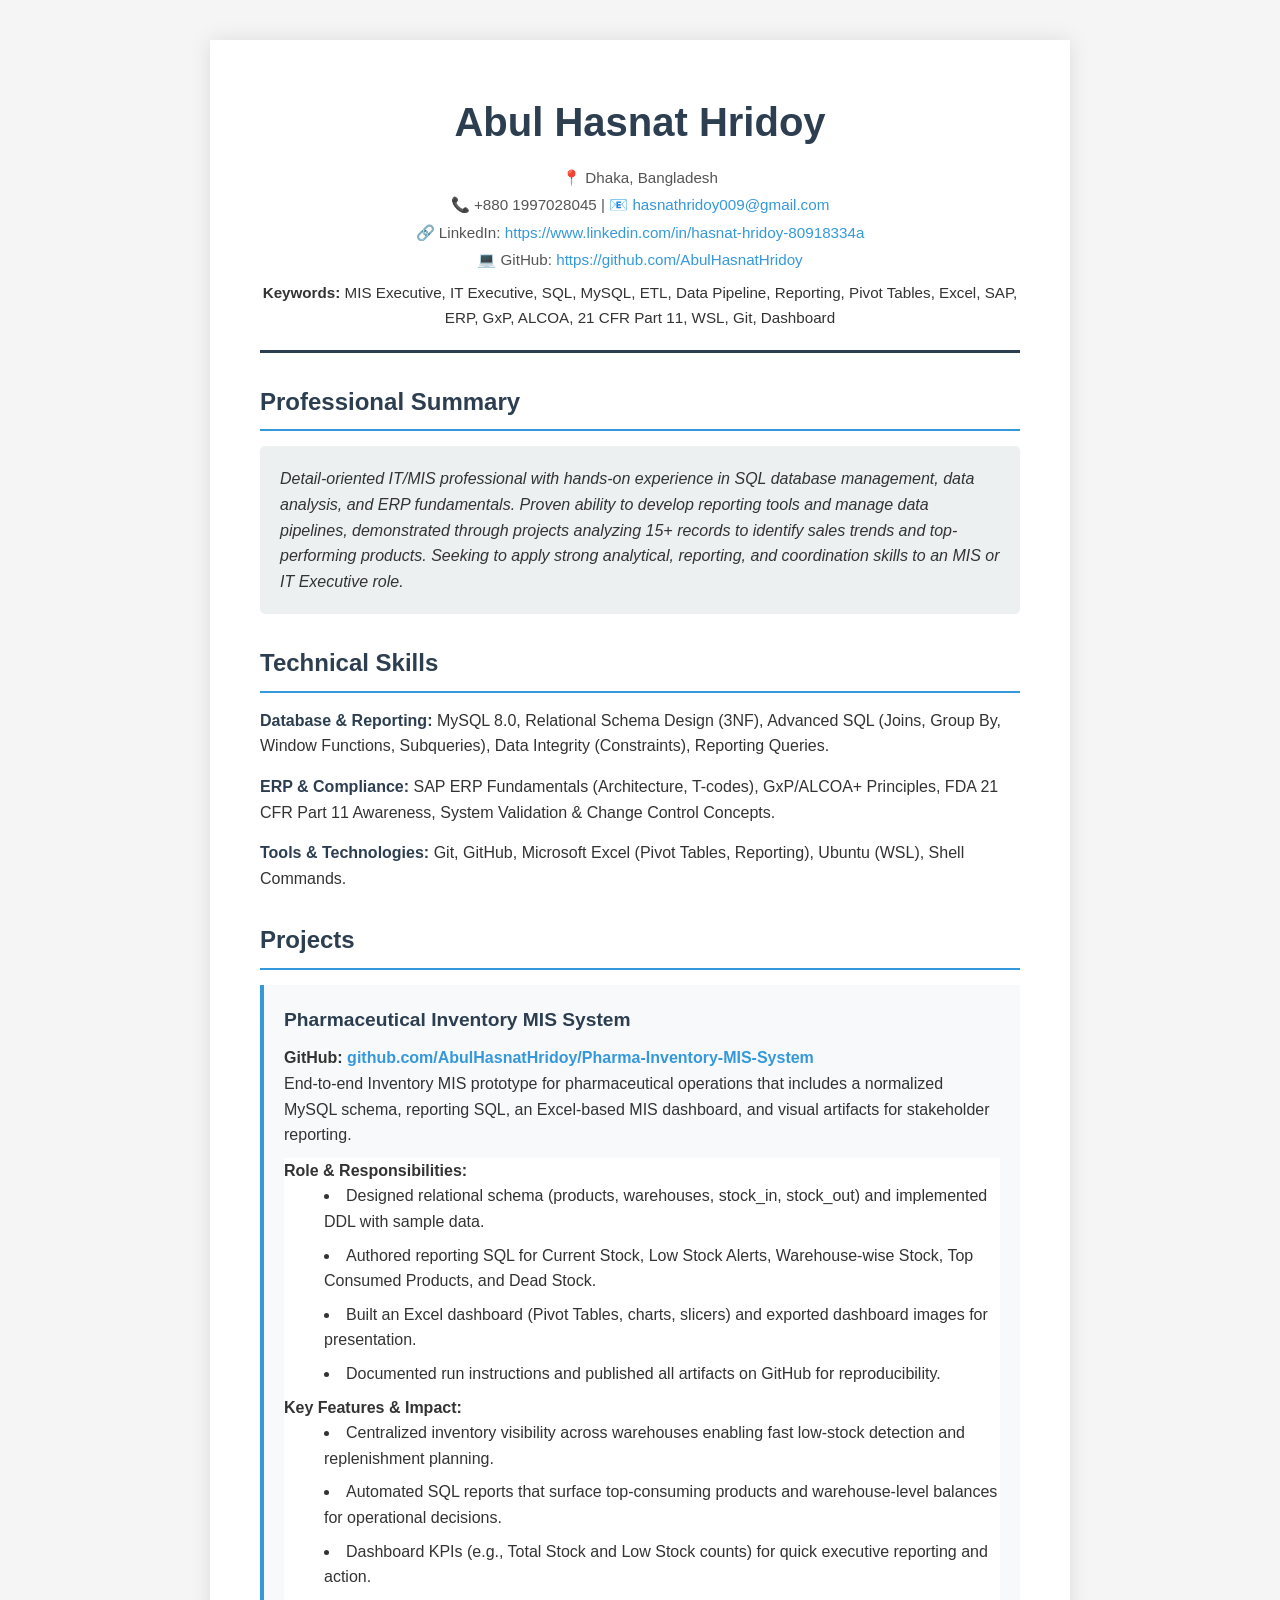
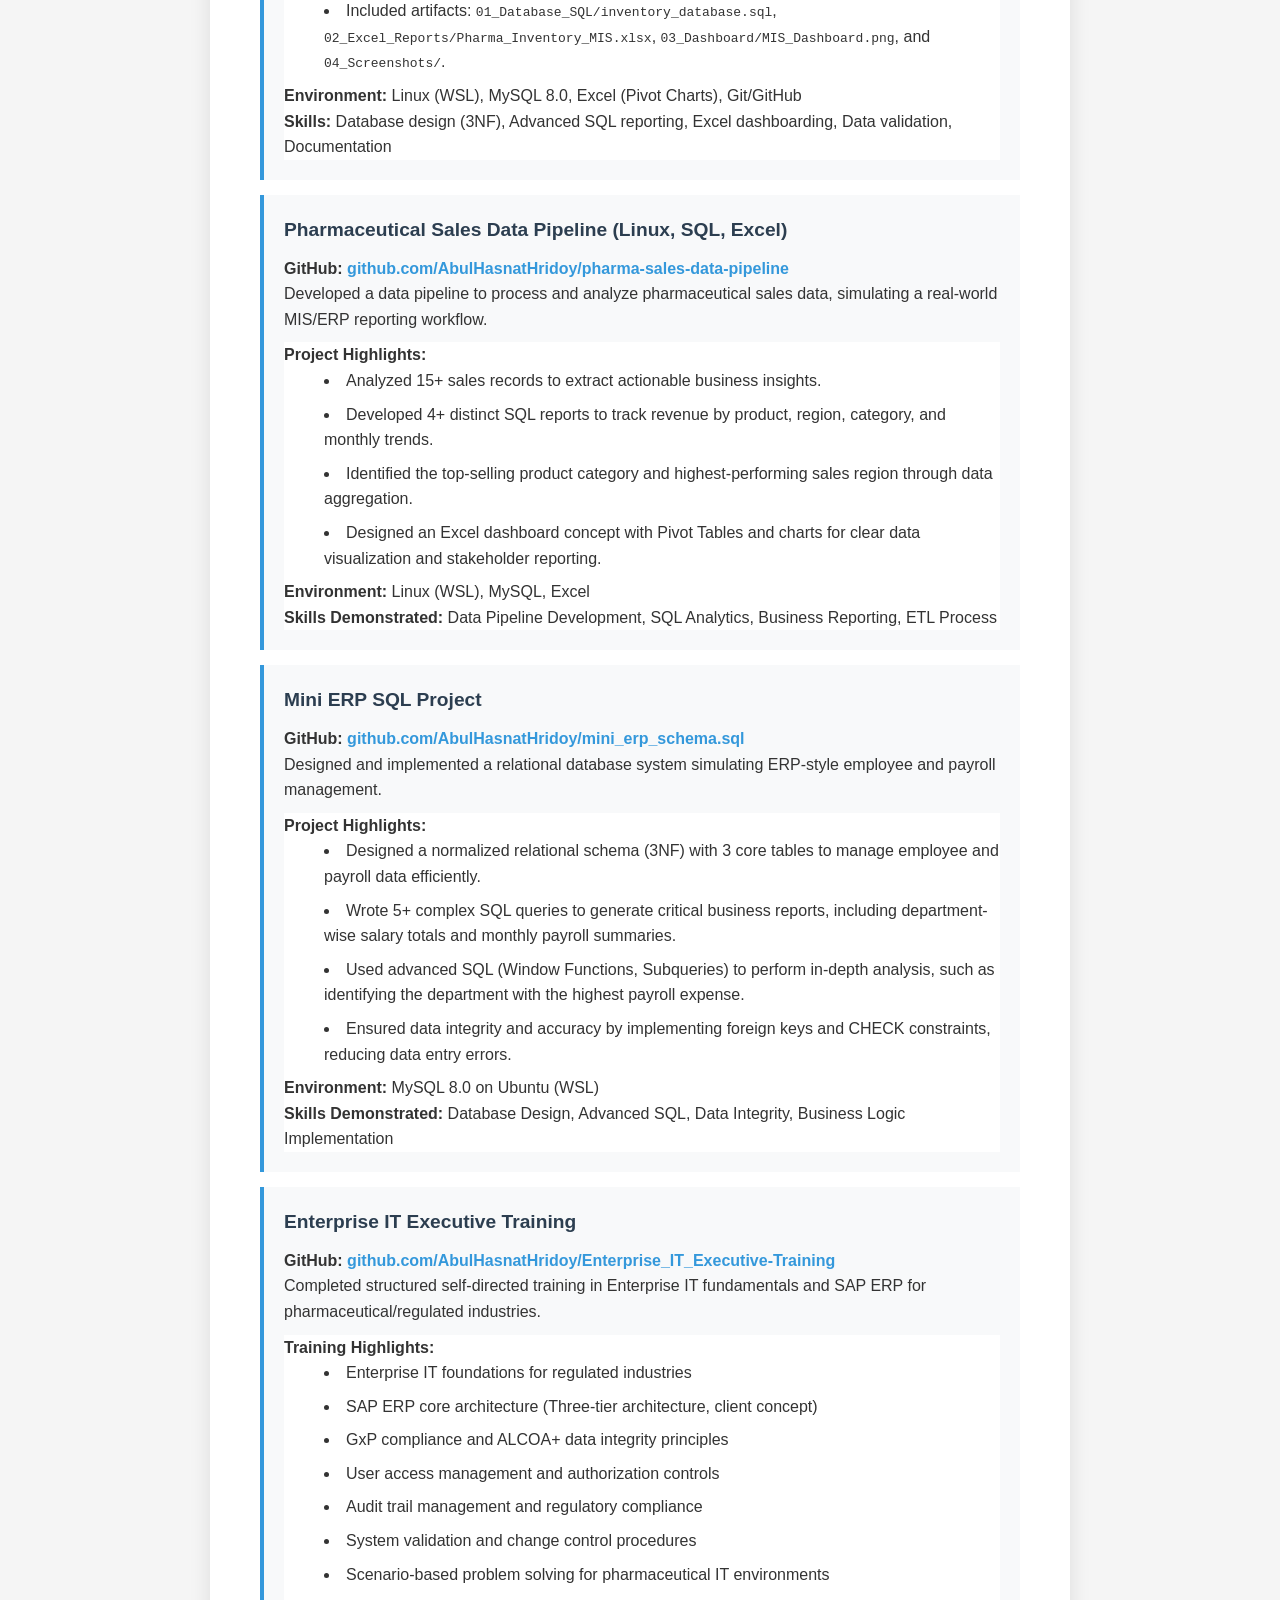
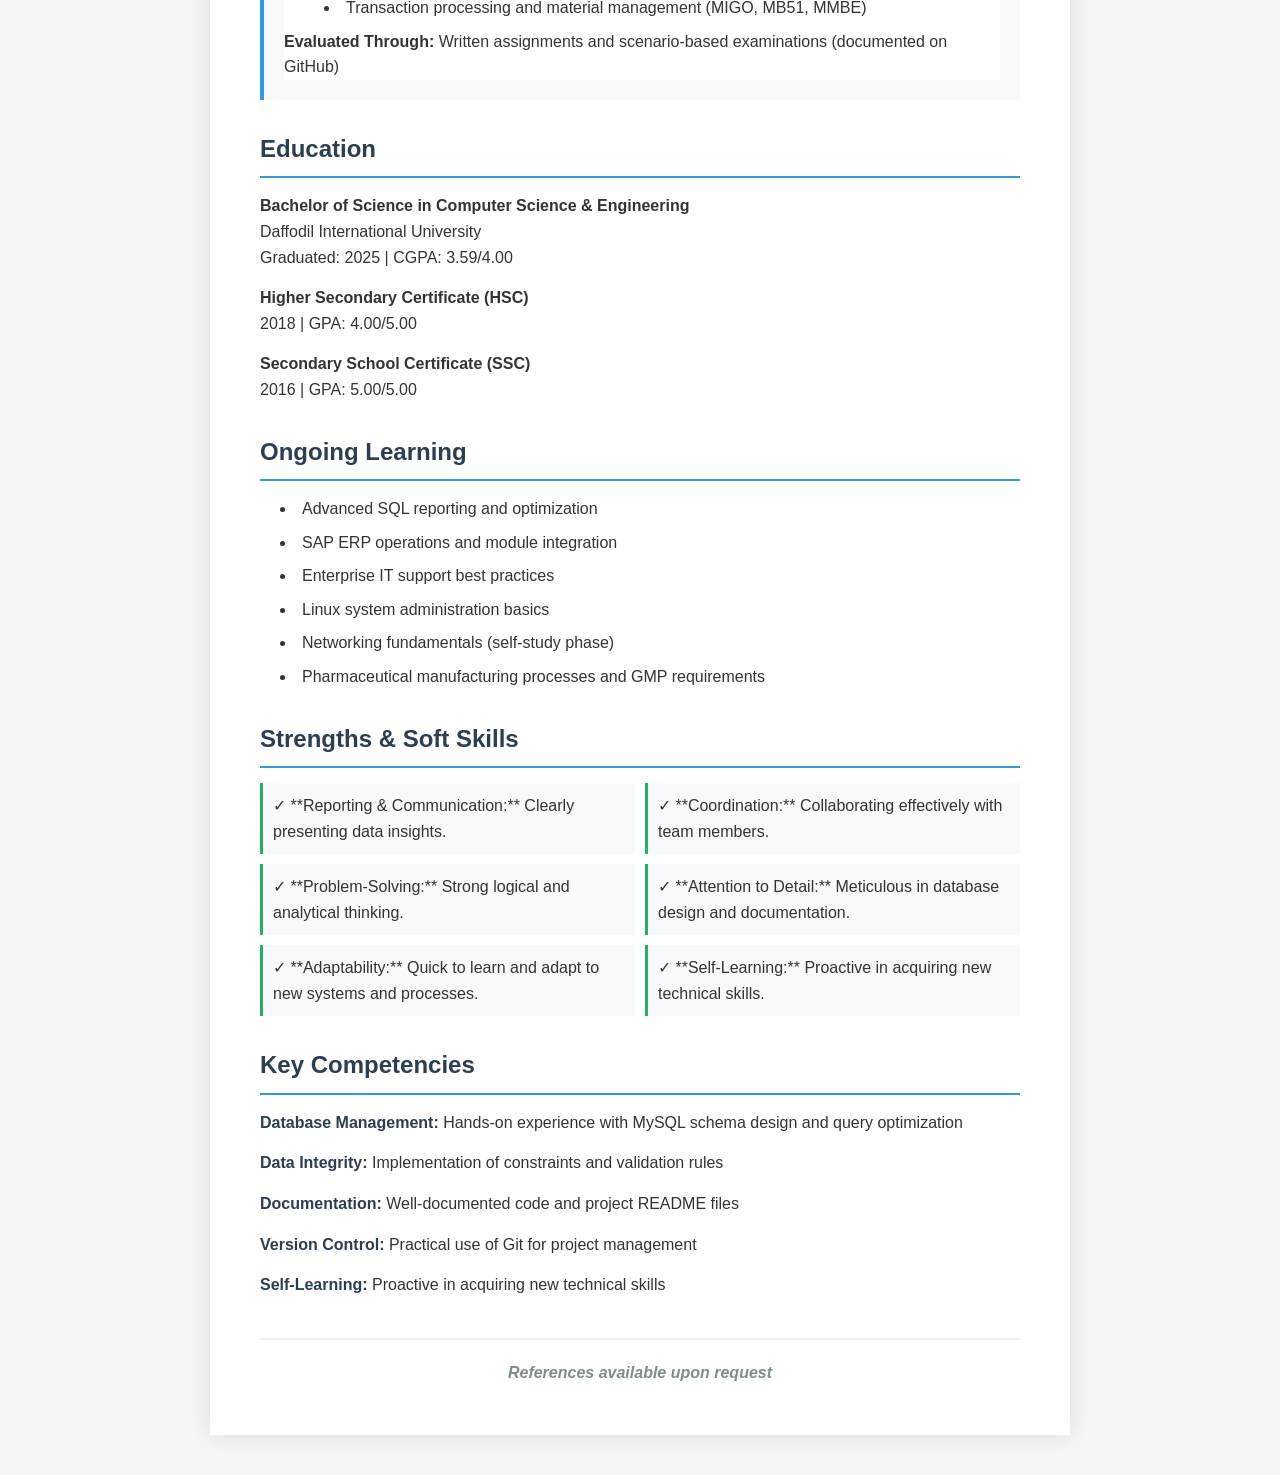
==== CV_Abul_Hasnat_Hridoy.html @ 6c93d01c "Make LinkedIn and GitHub links full URLs for clickable CV/PDF" ====
<!DOCTYPE html>
<html lang="en">
<head>
    <meta charset="UTF-8">
    <meta name="viewport" content="width=device-width, initial-scale=1.0">
    <title>Abul Hasnat Hridoy - CV</title>
    <style>
        * {
            margin: 0;
            padding: 0;
            box-sizing: border-box;
        }
        
        body {
            font-family: 'Segoe UI', Tahoma, Geneva, Verdana, sans-serif;
            line-height: 1.6;
            color: #333;
            max-width: 900px;
            margin: 0 auto;
            padding: 40px 20px;
            background: #f5f5f5;
        }
        
        .container {
            background: white;
            padding: 50px;
            box-shadow: 0 0 20px rgba(0,0,0,0.1);
        }
        
        header {
            text-align: center;
            border-bottom: 3px solid #2c3e50;
            padding-bottom: 20px;
            margin-bottom: 30px;
        }
        
        h1 {
            color: #2c3e50;
            font-size: 2.5em;
            margin-bottom: 10px;
        }
        
        .contact-info {
            color: #555;
            font-size: 0.95em;
            line-height: 1.8;
        }
        
        .contact-info a {
            color: #3498db;
            text-decoration: none;
        }
        
        .contact-info a:hover {
            text-decoration: underline;
        }
        
        h2 {
            color: #2c3e50;
            border-bottom: 2px solid #3498db;
            padding-bottom: 8px;
            margin-top: 30px;
            margin-bottom: 15px;
            font-size: 1.5em;
        }
        
        h3 {
            color: #34495e;
            margin-top: 20px;
            margin-bottom: 10px;
            font-size: 1.2em;
        }
        
        .section {
            margin-bottom: 25px;
        }
        
        ul {
            list-style-position: inside;
            margin-left: 20px;
        }
        
        li {
            margin-bottom: 8px;
            line-height: 1.6;
        }
        
        .project {
            background: #f8f9fa;
            padding: 20px;
            border-left: 4px solid #3498db;
            margin: 15px 0;
        }
        
        .project h3 {
            margin-top: 0;
            color: #2c3e50;
        }
        
        .project-link {
            color: #3498db;
            font-weight: 600;
            text-decoration: none;
        }
        
        .project-link:hover {
            text-decoration: underline;
        }
        
        .highlights {
            background: white;
            margin-top: 10px;
        }
        
        .highlights ul {
            margin-left: 40px;
        }
        
        .objective {
            background: #ecf0f1;
            padding: 20px;
            border-radius: 5px;
            font-style: italic;
            margin-bottom: 20px;
        }
        
        .strengths-grid {
            display: grid;
            grid-template-columns: repeat(2, 1fr);
            gap: 10px;
            margin-top: 10px;
        }
        
        .strength-item {
            background: #f8f9fa;
            padding: 10px;
            border-left: 3px solid #27ae60;
        }
        
        .competency {
            margin-bottom: 15px;
        }
        
        .competency strong {
            color: #2c3e50;
        }
        
        footer {
            text-align: center;
            margin-top: 40px;
            padding-top: 20px;
            border-top: 2px solid #ecf0f1;
            color: #7f8c8d;
            font-style: italic;
        }
        
        @media print {
            body {
                background: white;
                padding: 0;
            }
            
            .container {
                box-shadow: none;
                padding: 20px;
            }
            
            h2 {
                page-break-after: avoid;
            }
            
            .project {
                page-break-inside: avoid;
            }
        }
        
        @media screen and (max-width: 768px) {
            .container {
                padding: 30px 20px;
            }
            
            h1 {
                font-size: 2em;
            }
            
            .strengths-grid {
                grid-template-columns: 1fr;
            }
        }
    </style>
</head>
<body>
    <div class="container">
        <header>
            <h1>Abul Hasnat Hridoy</h1>
            <div class="contact-info">
                📍 Dhaka, Bangladesh<br>
                📞 +880 1997028045 | 📧 <a href="mailto:hasnathridoy009@gmail.com">hasnathridoy009@gmail.com</a><br>
                🔗 LinkedIn: <a href="https://www.linkedin.com/in/hasnat-hridoy-80918334a" target="_blank">https://www.linkedin.com/in/hasnat-hridoy-80918334a</a><br>
                💻 GitHub: <a href="https://github.com/AbulHasnatHridoy" target="_blank">https://github.com/AbulHasnatHridoy</a>
            </div>
            <!-- ATS-friendly keywords: keep as plain text for parsers -->
            <div style="margin-top:8px; font-size:0.95em; color:#333;">
                <strong>Keywords:</strong> MIS Executive, IT Executive, SQL, MySQL, ETL, Data Pipeline, Reporting, Pivot Tables, Excel, SAP, ERP, GxP, ALCOA, 21 CFR Part 11, WSL, Git, Dashboard
            </div>
        </header>

        <section class="section">
            <h2>Professional Summary</h2>
            <div class="objective">
                Detail-oriented IT/MIS professional with hands-on experience in SQL database management, data analysis, and ERP fundamentals. Proven ability to develop reporting tools and manage data pipelines, demonstrated through projects analyzing 15+ records to identify sales trends and top-performing products. Seeking to apply strong analytical, reporting, and coordination skills to an MIS or IT Executive role.
            </div>
        </section>

        <section class="section">
            <h2>Technical Skills</h2>
            
            <div class="competency">
                <strong>Database & Reporting:</strong> MySQL 8.0, Relational Schema Design (3NF), Advanced SQL (Joins, Group By, Window Functions, Subqueries), Data Integrity (Constraints), Reporting Queries.
            </div>
            <div class="competency">
                <strong>ERP & Compliance:</strong> SAP ERP Fundamentals (Architecture, T-codes), GxP/ALCOA+ Principles, FDA 21 CFR Part 11 Awareness, System Validation & Change Control Concepts.
            </div>
            <div class="competency">
                <strong>Tools & Technologies:</strong> Git, GitHub, Microsoft Excel (Pivot Tables, Reporting), Ubuntu (WSL), Shell Commands.
            </div>
        </section>

        <section class="section">
            <h2>Projects</h2>
            
            <div class="project">
                <h3>Pharmaceutical Inventory MIS System</h3>
                <p><strong>GitHub:</strong> <a href="https://github.com/AbulHasnatHridoy/Pharma-Inventory-MIS-System" class="project-link" target="_blank">github.com/AbulHasnatHridoy/Pharma-Inventory-MIS-System</a></p>

                <p>End-to-end Inventory MIS prototype for pharmaceutical operations that includes a normalized MySQL schema, reporting SQL, an Excel-based MIS dashboard, and visual artifacts for stakeholder reporting.</p>

                <div class="highlights">
                    <p><strong>Role & Responsibilities:</strong></p>
                    <ul>
                        <li>Designed relational schema (products, warehouses, stock_in, stock_out) and implemented DDL with sample data.</li>
                        <li>Authored reporting SQL for Current Stock, Low Stock Alerts, Warehouse-wise Stock, Top Consumed Products, and Dead Stock.</li>
                        <li>Built an Excel dashboard (Pivot Tables, charts, slicers) and exported dashboard images for presentation.</li>
                        <li>Documented run instructions and published all artifacts on GitHub for reproducibility.</li>
                    </ul>
                    <p><strong>Key Features & Impact:</strong></p>
                    <ul>
                        <li>Centralized inventory visibility across warehouses enabling fast low-stock detection and replenishment planning.</li>
                        <li>Automated SQL reports that surface top-consuming products and warehouse-level balances for operational decisions.</li>
                        <li>Dashboard KPIs (e.g., Total Stock and Low Stock counts) for quick executive reporting and action.</li>
                        <li>Included artifacts: <code>01_Database_SQL/inventory_database.sql</code>, <code>02_Excel_Reports/Pharma_Inventory_MIS.xlsx</code>, <code>03_Dashboard/MIS_Dashboard.png</code>, and <code>04_Screenshots/</code>.</li>
                    </ul>
                    <p><strong>Environment:</strong> Linux (WSL), MySQL 8.0, Excel (Pivot Charts), Git/GitHub</p>
                    <p><strong>Skills:</strong> Database design (3NF), Advanced SQL reporting, Excel dashboarding, Data validation, Documentation</p>
                </div>
            </div>

            <div class="project">
                <h3>Pharmaceutical Sales Data Pipeline (Linux, SQL, Excel)</h3>
                <p><strong>GitHub:</strong> <a href="https://github.com/AbulHasnatHridoy/pharma-sales-data-pipeline" class="project-link" target="_blank">github.com/AbulHasnatHridoy/pharma-sales-data-pipeline</a></p>
                
                <p>Developed a data pipeline to process and analyze pharmaceutical sales data, simulating a real-world MIS/ERP reporting workflow.</p>
                
                <div class="highlights">
                    <p><strong>Project Highlights:</strong></p>
                    <ul>
                        <li>Analyzed 15+ sales records to extract actionable business insights.</li>
                        <li>Developed 4+ distinct SQL reports to track revenue by product, region, category, and monthly trends.</li>
                        <li>Identified the top-selling product category and highest-performing sales region through data aggregation.</li>
                        <li>Designed an Excel dashboard concept with Pivot Tables and charts for clear data visualization and stakeholder reporting.</li>
                    </ul>
                    <p><strong>Environment:</strong> Linux (WSL), MySQL, Excel</p>
                    <p><strong>Skills Demonstrated:</strong> Data Pipeline Development, SQL Analytics, Business Reporting, ETL Process</p>
                </div>
            </div>

            <div class="project">
                <h3>Mini ERP SQL Project</h3>
                <p><strong>GitHub:</strong> <a href="https://github.com/AbulHasnatHridoy/mini_erp_schema.sql" class="project-link" target="_blank">github.com/AbulHasnatHridoy/mini_erp_schema.sql</a></p>
                
                <p>Designed and implemented a relational database system simulating ERP-style employee and payroll management.</p>
                
                <div class="highlights">
                    <p><strong>Project Highlights:</strong></p>
                    <ul>
                        <li>Designed a normalized relational schema (3NF) with 3 core tables to manage employee and payroll data efficiently.</li>
                        <li>Wrote 5+ complex SQL queries to generate critical business reports, including department-wise salary totals and monthly payroll summaries.</li>
                        <li>Used advanced SQL (Window Functions, Subqueries) to perform in-depth analysis, such as identifying the department with the highest payroll expense.</li>
                        <li>Ensured data integrity and accuracy by implementing foreign keys and CHECK constraints, reducing data entry errors.</li>
                    </ul>
                    <p><strong>Environment:</strong> MySQL 8.0 on Ubuntu (WSL)</p>
                    <p><strong>Skills Demonstrated:</strong> Database Design, Advanced SQL, Data Integrity, Business Logic Implementation</p>
                </div>
            </div>

            <div class="project">
                <h3>Enterprise IT Executive Training</h3>
                <p><strong>GitHub:</strong> <a href="https://github.com/AbulHasnatHridoy/Enterprise_IT_Executive-Training" class="project-link" target="_blank">github.com/AbulHasnatHridoy/Enterprise_IT_Executive-Training</a></p>
                
                <p>Completed structured self-directed training in Enterprise IT fundamentals and SAP ERP for pharmaceutical/regulated industries.</p>
                
                <div class="highlights">
                    <p><strong>Training Highlights:</strong></p>
                    <ul>
                        <li>Enterprise IT foundations for regulated industries</li>
                        <li>SAP ERP core architecture (Three-tier architecture, client concept)</li>
                        <li>GxP compliance and ALCOA+ data integrity principles</li>
                        <li>User access management and authorization controls</li>
                        <li>Audit trail management and regulatory compliance</li>
                        <li>System validation and change control procedures</li>
                        <li>Scenario-based problem solving for pharmaceutical IT environments</li>
                        <li>Transaction processing and material management (MIGO, MB51, MMBE)</li>
                    </ul>
                    <p><strong>Evaluated Through:</strong> Written assignments and scenario-based examinations (documented on GitHub)</p>
                </div>
            </div>
        </section>

        <section class="section">
            <h2>Education</h2>
            
            <p><strong>Bachelor of Science in Computer Science & Engineering</strong><br>
            Daffodil International University<br>
            Graduated: 2025 | CGPA: 3.59/4.00</p>
            
            <p style="margin-top: 15px;"><strong>Higher Secondary Certificate (HSC)</strong><br>
            2018 | GPA: 4.00/5.00</p>
            
            <p style="margin-top: 15px;"><strong>Secondary School Certificate (SSC)</strong><br>
            2016 | GPA: 5.00/5.00</p>
        </section>

        <section class="section">
            <h2>Ongoing Learning</h2>
            <ul>
                <li>Advanced SQL reporting and optimization</li>
                <li>SAP ERP operations and module integration</li>
                <li>Enterprise IT support best practices</li>
                <li>Linux system administration basics</li>
                <li>Networking fundamentals (self-study phase)</li>
                <li>Pharmaceutical manufacturing processes and GMP requirements</li>
            </ul>
        </section>

        <section class="section">
            <h2>Strengths &amp; Soft Skills</h2>
            <div class="strengths-grid">
                <div class="strength-item">✓ **Reporting & Communication:** Clearly presenting data insights.</div>
                <div class="strength-item">✓ **Coordination:** Collaborating effectively with team members.</div>
                <div class="strength-item">✓ **Problem-Solving:** Strong logical and analytical thinking.</div>
                <div class="strength-item">✓ **Attention to Detail:** Meticulous in database design and documentation.</div>
                <div class="strength-item">✓ **Adaptability:** Quick to learn and adapt to new systems and processes.</div>
                <div class="strength-item">✓ **Self-Learning:** Proactive in acquiring new technical skills.</div>
            </div>
        </section>

        <section class="section">
            <h2>Key Competencies</h2>
            <div class="competency">
                <strong>Database Management:</strong> Hands-on experience with MySQL schema design and query optimization
            </div>
            <div class="competency">
                <strong>Data Integrity:</strong> Implementation of constraints and validation rules
            </div>
            <div class="competency">
                <strong>Documentation:</strong> Well-documented code and project README files
            </div>
            <div class="competency">
                <strong>Version Control:</strong> Practical use of Git for project management
            </div>
            <div class="competency">
                <strong>Self-Learning:</strong> Proactive in acquiring new technical skills
            </div>
        </section>

        <footer>
            <p><strong>References available upon request</strong></p>
        </footer>
    </div>
</body>
</html>
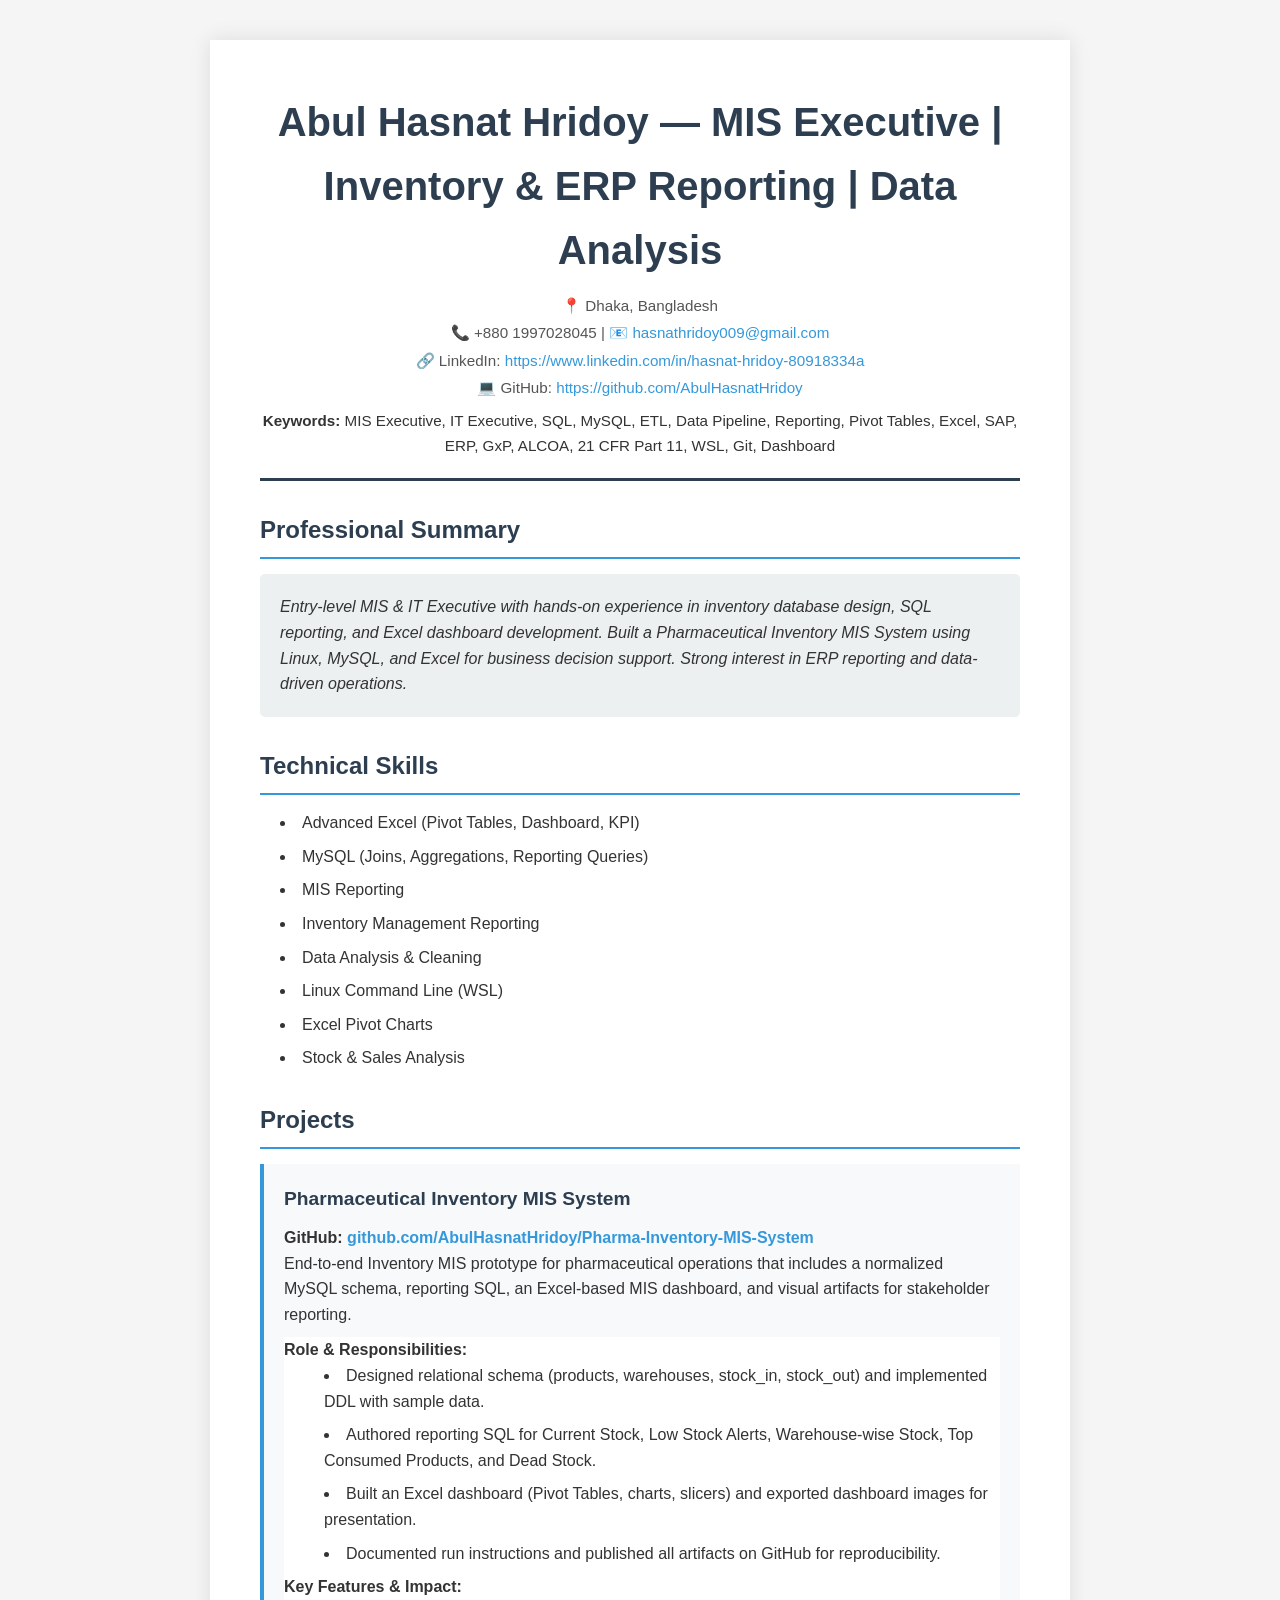
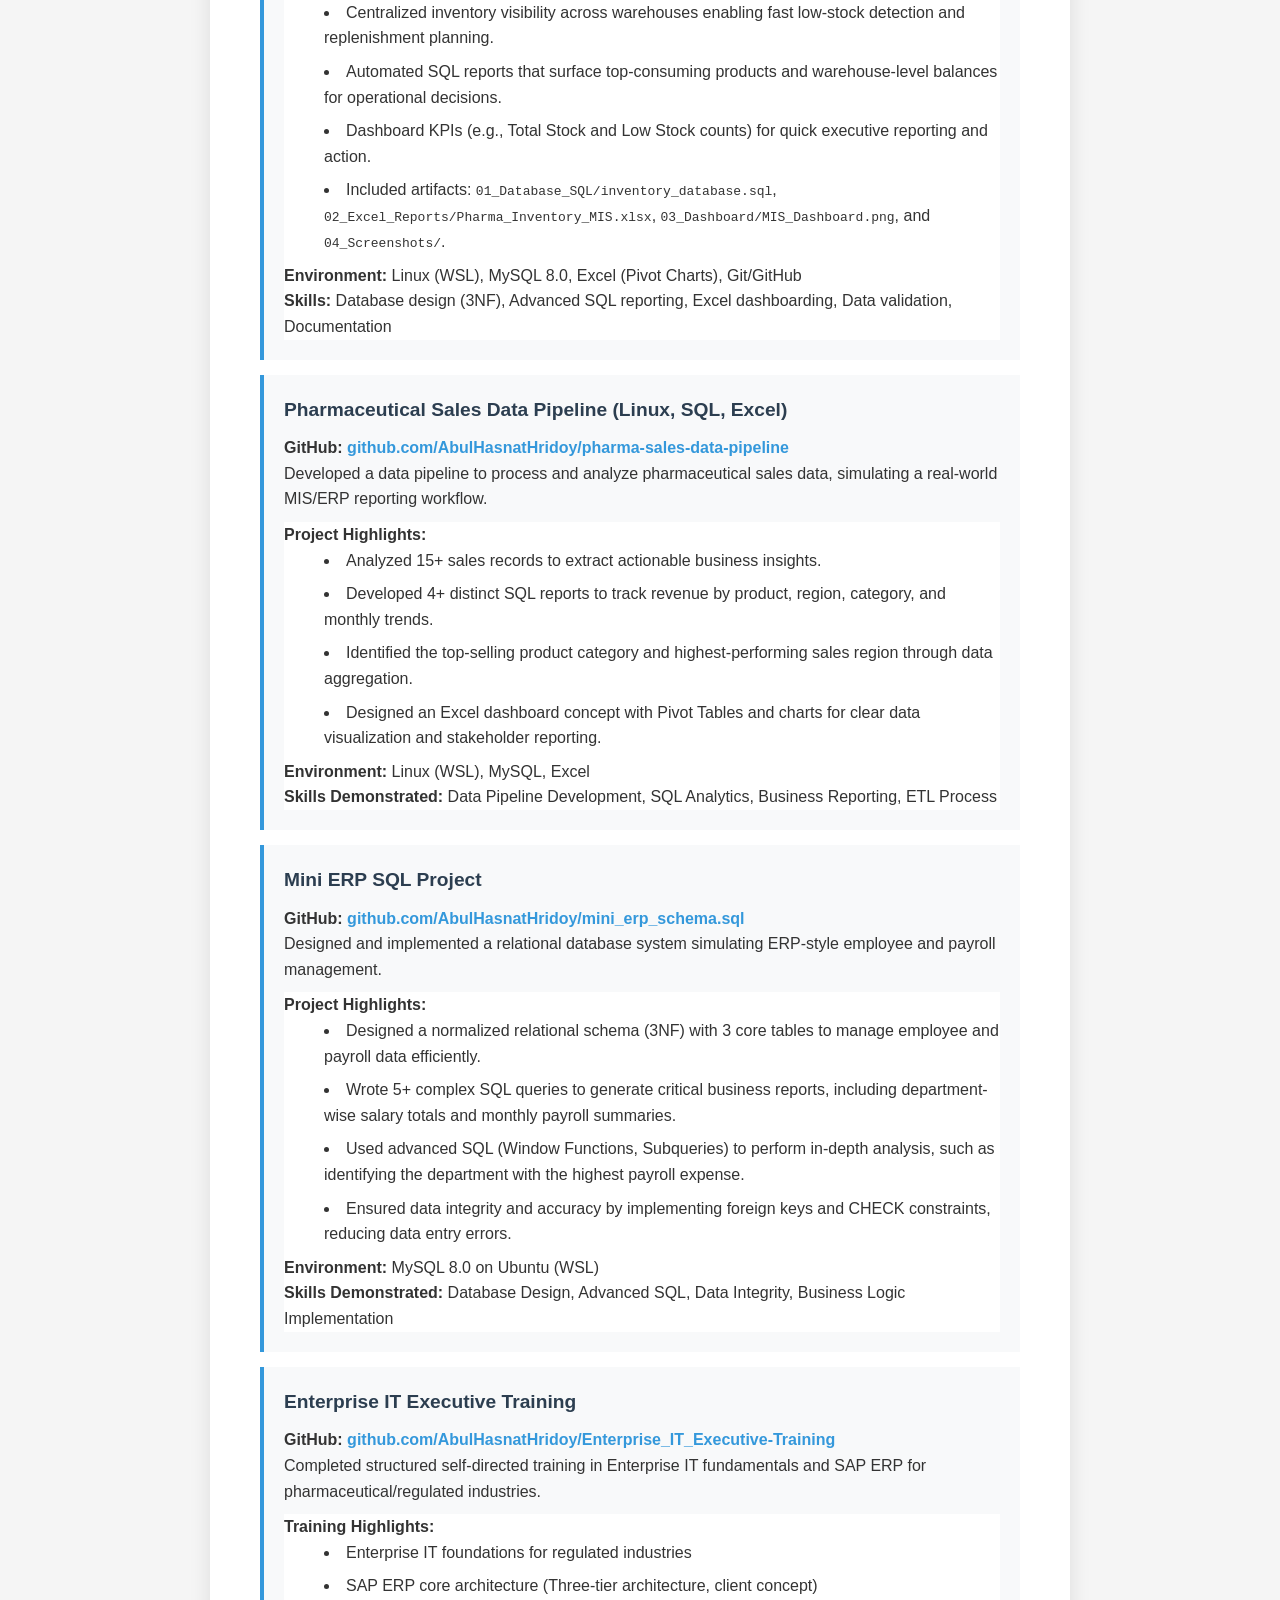
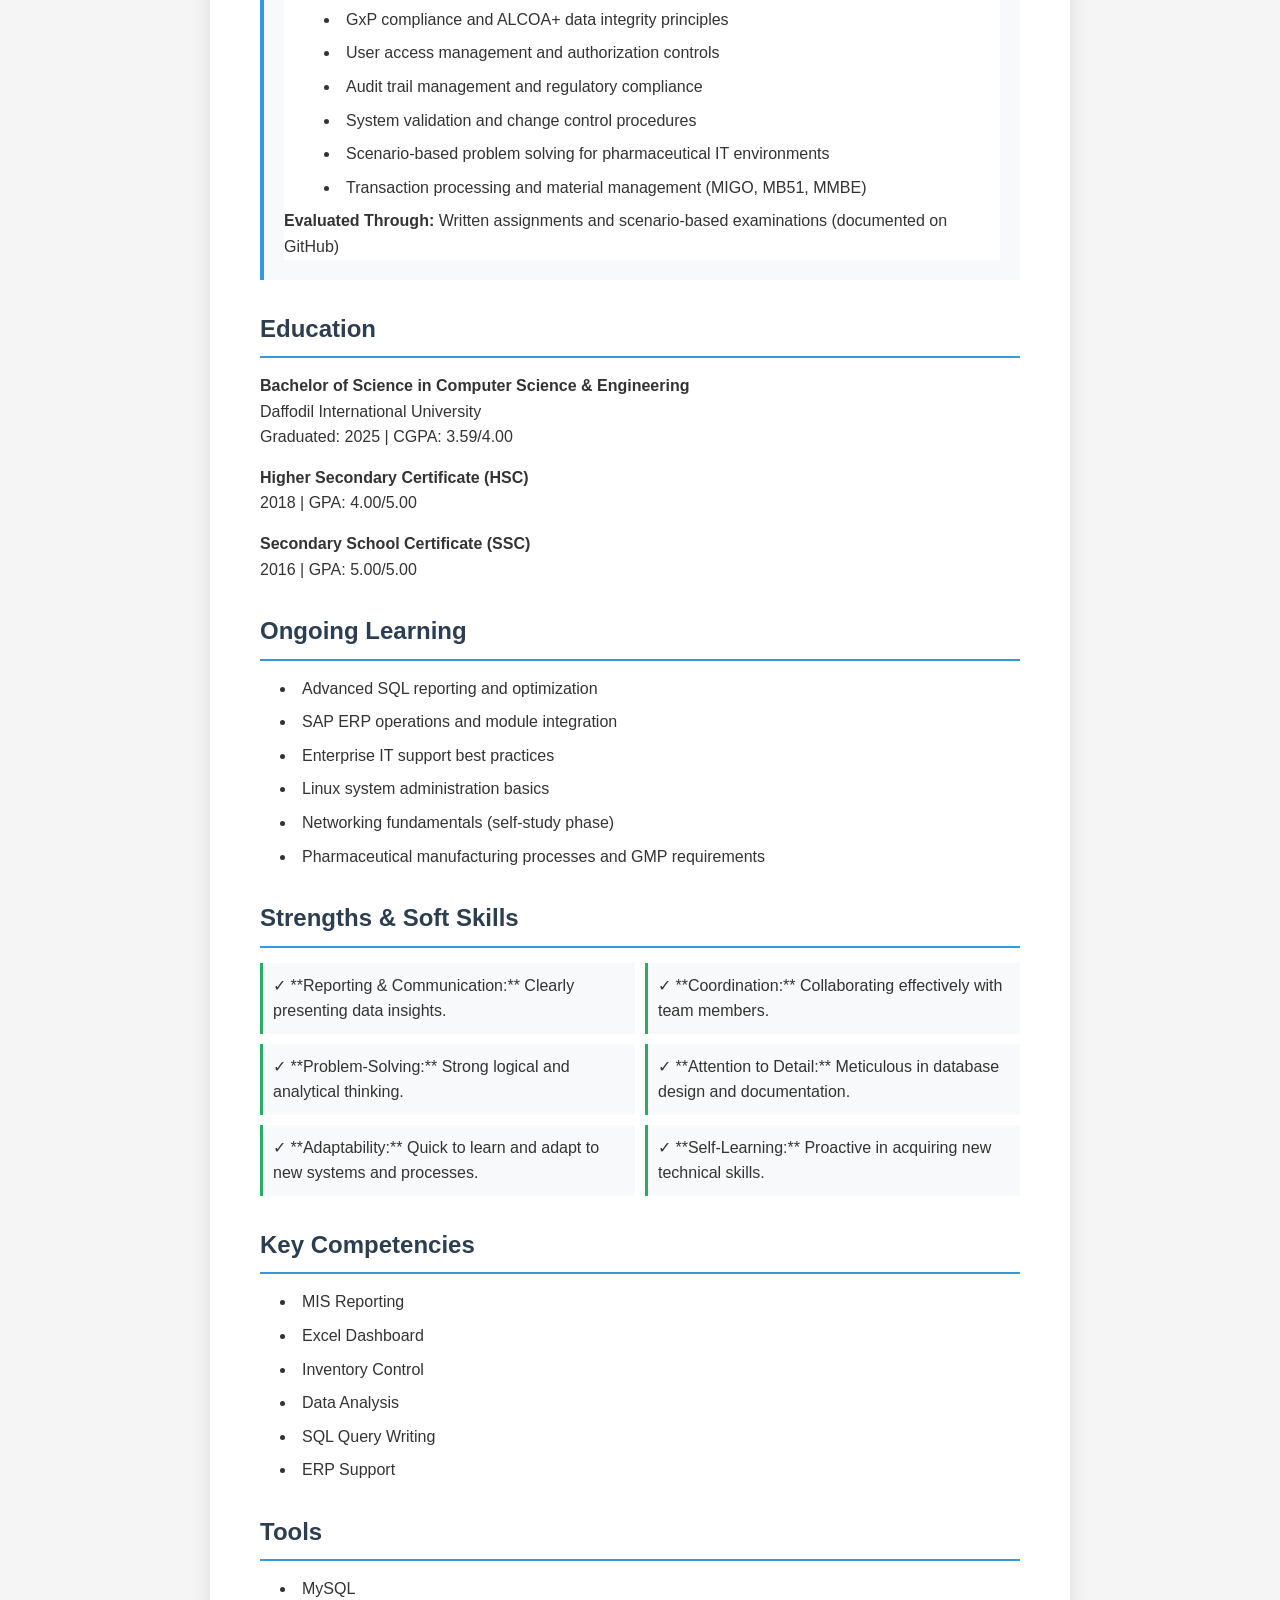
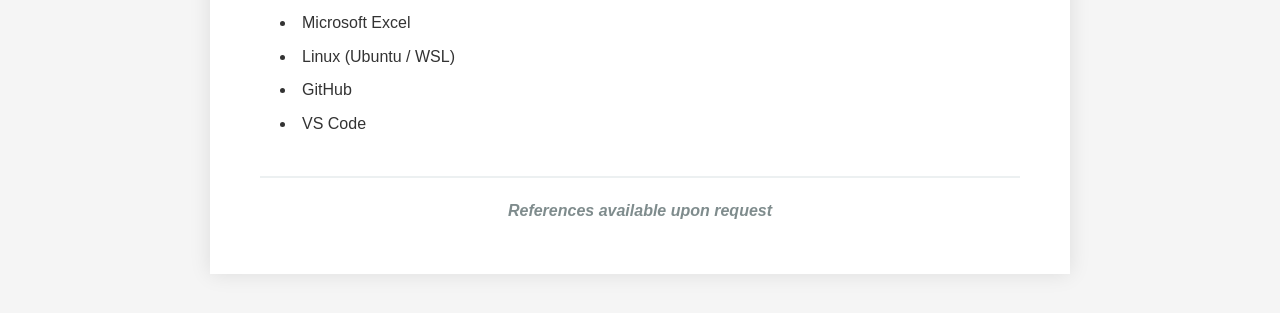
==== commit 6b1bf352: "Target CV for MIS roles: title, summary, MIS-focused skills, tools and competencies" ====
--- a/CV_Abul_Hasnat_Hridoy.html
+++ b/CV_Abul_Hasnat_Hridoy.html
@@ -192,7 +192,7 @@
 <body>
     <div class="container">
         <header>
-            <h1>Abul Hasnat Hridoy</h1>
+            <h1>Abul Hasnat Hridoy — MIS Executive | Inventory & ERP Reporting | Data Analysis</h1>
             <div class="contact-info">
                 📍 Dhaka, Bangladesh<br>
                 📞 +880 1997028045 | 📧 <a href="mailto:hasnathridoy009@gmail.com">hasnathridoy009@gmail.com</a><br>
@@ -208,21 +208,23 @@
         <section class="section">
             <h2>Professional Summary</h2>
             <div class="objective">
-                Detail-oriented IT/MIS professional with hands-on experience in SQL database management, data analysis, and ERP fundamentals. Proven ability to develop reporting tools and manage data pipelines, demonstrated through projects analyzing 15+ records to identify sales trends and top-performing products. Seeking to apply strong analytical, reporting, and coordination skills to an MIS or IT Executive role.
+                Entry-level MIS & IT Executive with hands-on experience in inventory database design, SQL reporting, and Excel dashboard development. Built a Pharmaceutical Inventory MIS System using Linux, MySQL, and Excel for business decision support. Strong interest in ERP reporting and data-driven operations.
             </div>
         </section>
 
         <section class="section">
             <h2>Technical Skills</h2>
-            
             <div class="competency">
-                <strong>Database & Reporting:</strong> MySQL 8.0, Relational Schema Design (3NF), Advanced SQL (Joins, Group By, Window Functions, Subqueries), Data Integrity (Constraints), Reporting Queries.
-            </div>
-            <div class="competency">
-                <strong>ERP & Compliance:</strong> SAP ERP Fundamentals (Architecture, T-codes), GxP/ALCOA+ Principles, FDA 21 CFR Part 11 Awareness, System Validation & Change Control Concepts.
-            </div>
-            <div class="competency">
-                <strong>Tools & Technologies:</strong> Git, GitHub, Microsoft Excel (Pivot Tables, Reporting), Ubuntu (WSL), Shell Commands.
+                <ul>
+                    <li>Advanced Excel (Pivot Tables, Dashboard, KPI)</li>
+                    <li>MySQL (Joins, Aggregations, Reporting Queries)</li>
+                    <li>MIS Reporting</li>
+                    <li>Inventory Management Reporting</li>
+                    <li>Data Analysis &amp; Cleaning</li>
+                    <li>Linux Command Line (WSL)</li>
+                    <li>Excel Pivot Charts</li>
+                    <li>Stock &amp; Sales Analysis</li>
+                </ul>
             </div>
         </section>
 
@@ -357,19 +359,27 @@
         <section class="section">
             <h2>Key Competencies</h2>
             <div class="competency">
-                <strong>Database Management:</strong> Hands-on experience with MySQL schema design and query optimization
-            </div>
+                <ul>
+                    <li>MIS Reporting</li>
+                    <li>Excel Dashboard</li>
+                    <li>Inventory Control</li>
+                    <li>Data Analysis</li>
+                    <li>SQL Query Writing</li>
+                    <li>ERP Support</li>
+                </ul>
+            </div>
+        </section>
+
+        <section class="section">
+            <h2>Tools</h2>
             <div class="competency">
-                <strong>Data Integrity:</strong> Implementation of constraints and validation rules
-            </div>
-            <div class="competency">
-                <strong>Documentation:</strong> Well-documented code and project README files
-            </div>
-            <div class="competency">
-                <strong>Version Control:</strong> Practical use of Git for project management
-            </div>
-            <div class="competency">
-                <strong>Self-Learning:</strong> Proactive in acquiring new technical skills
+                <ul>
+                    <li>MySQL</li>
+                    <li>Microsoft Excel</li>
+                    <li>Linux (Ubuntu / WSL)</li>
+                    <li>GitHub</li>
+                    <li>VS Code</li>
+                </ul>
             </div>
         </section>
 
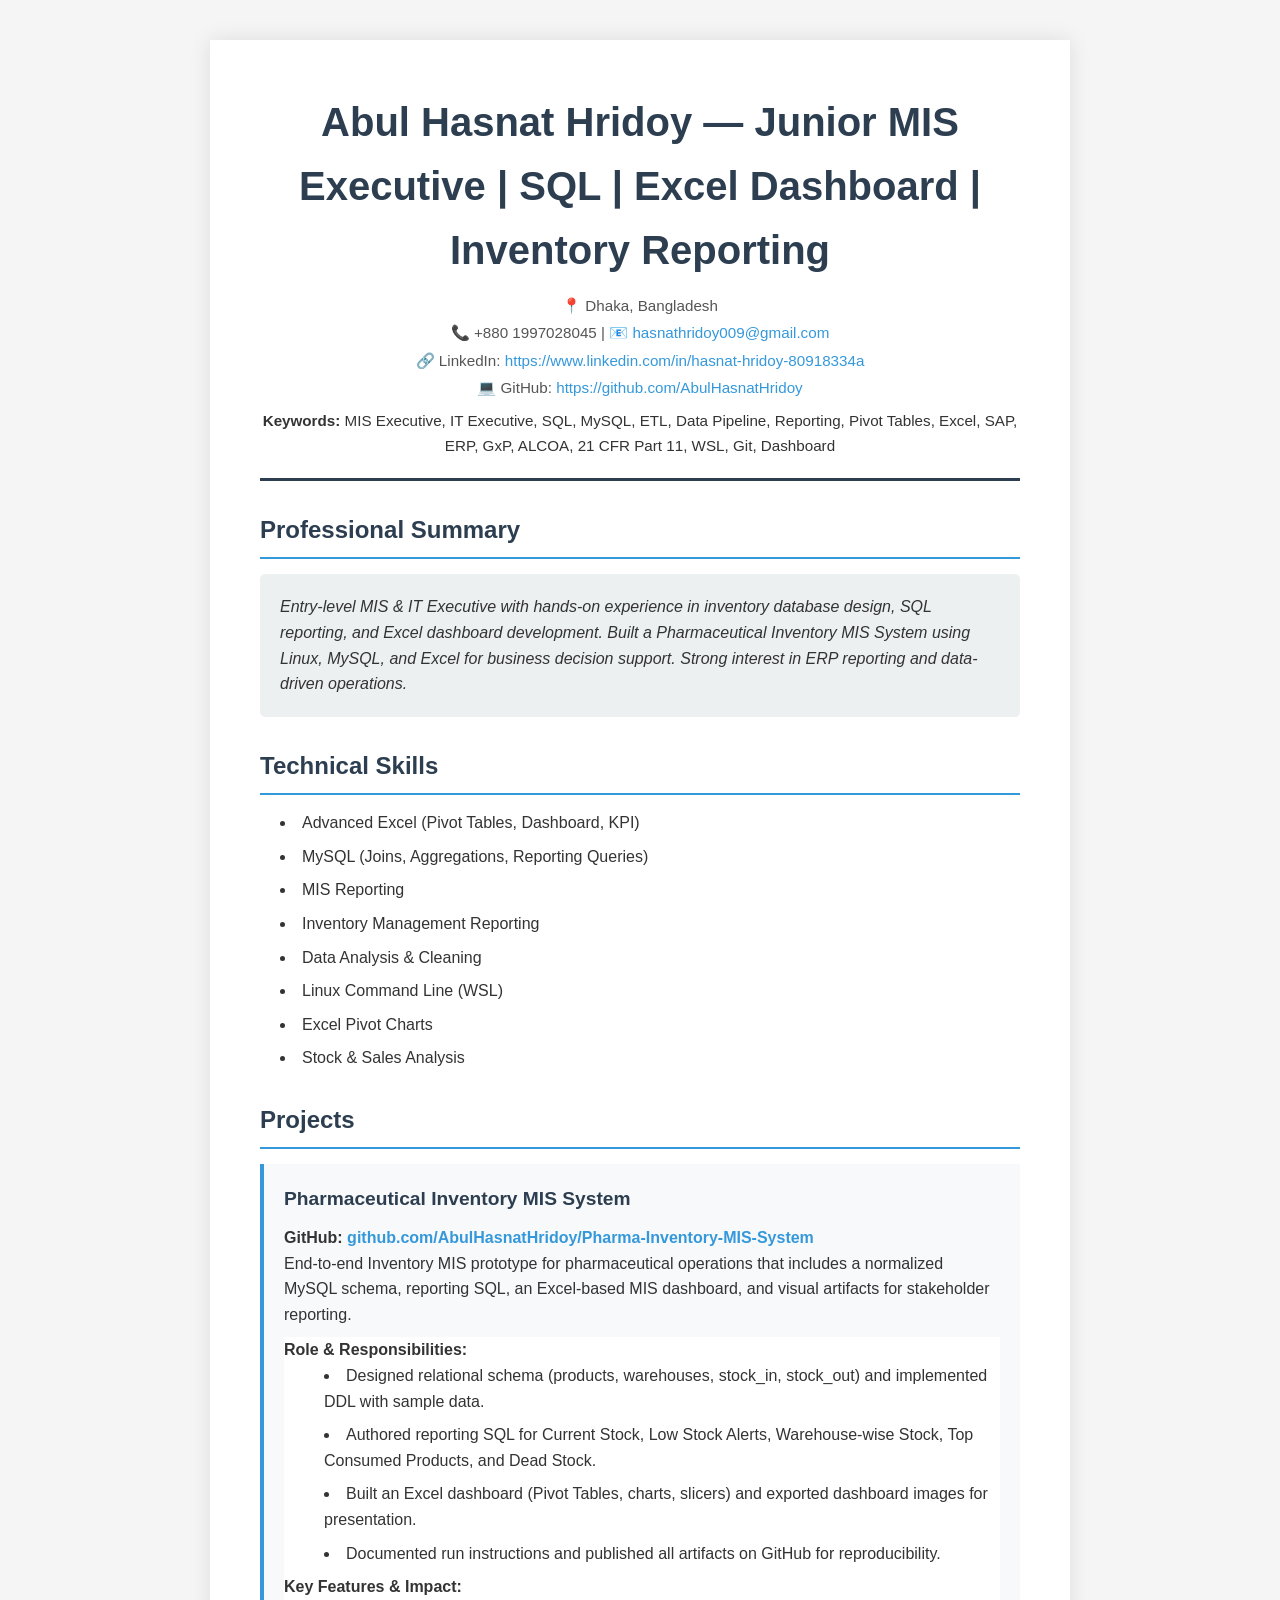
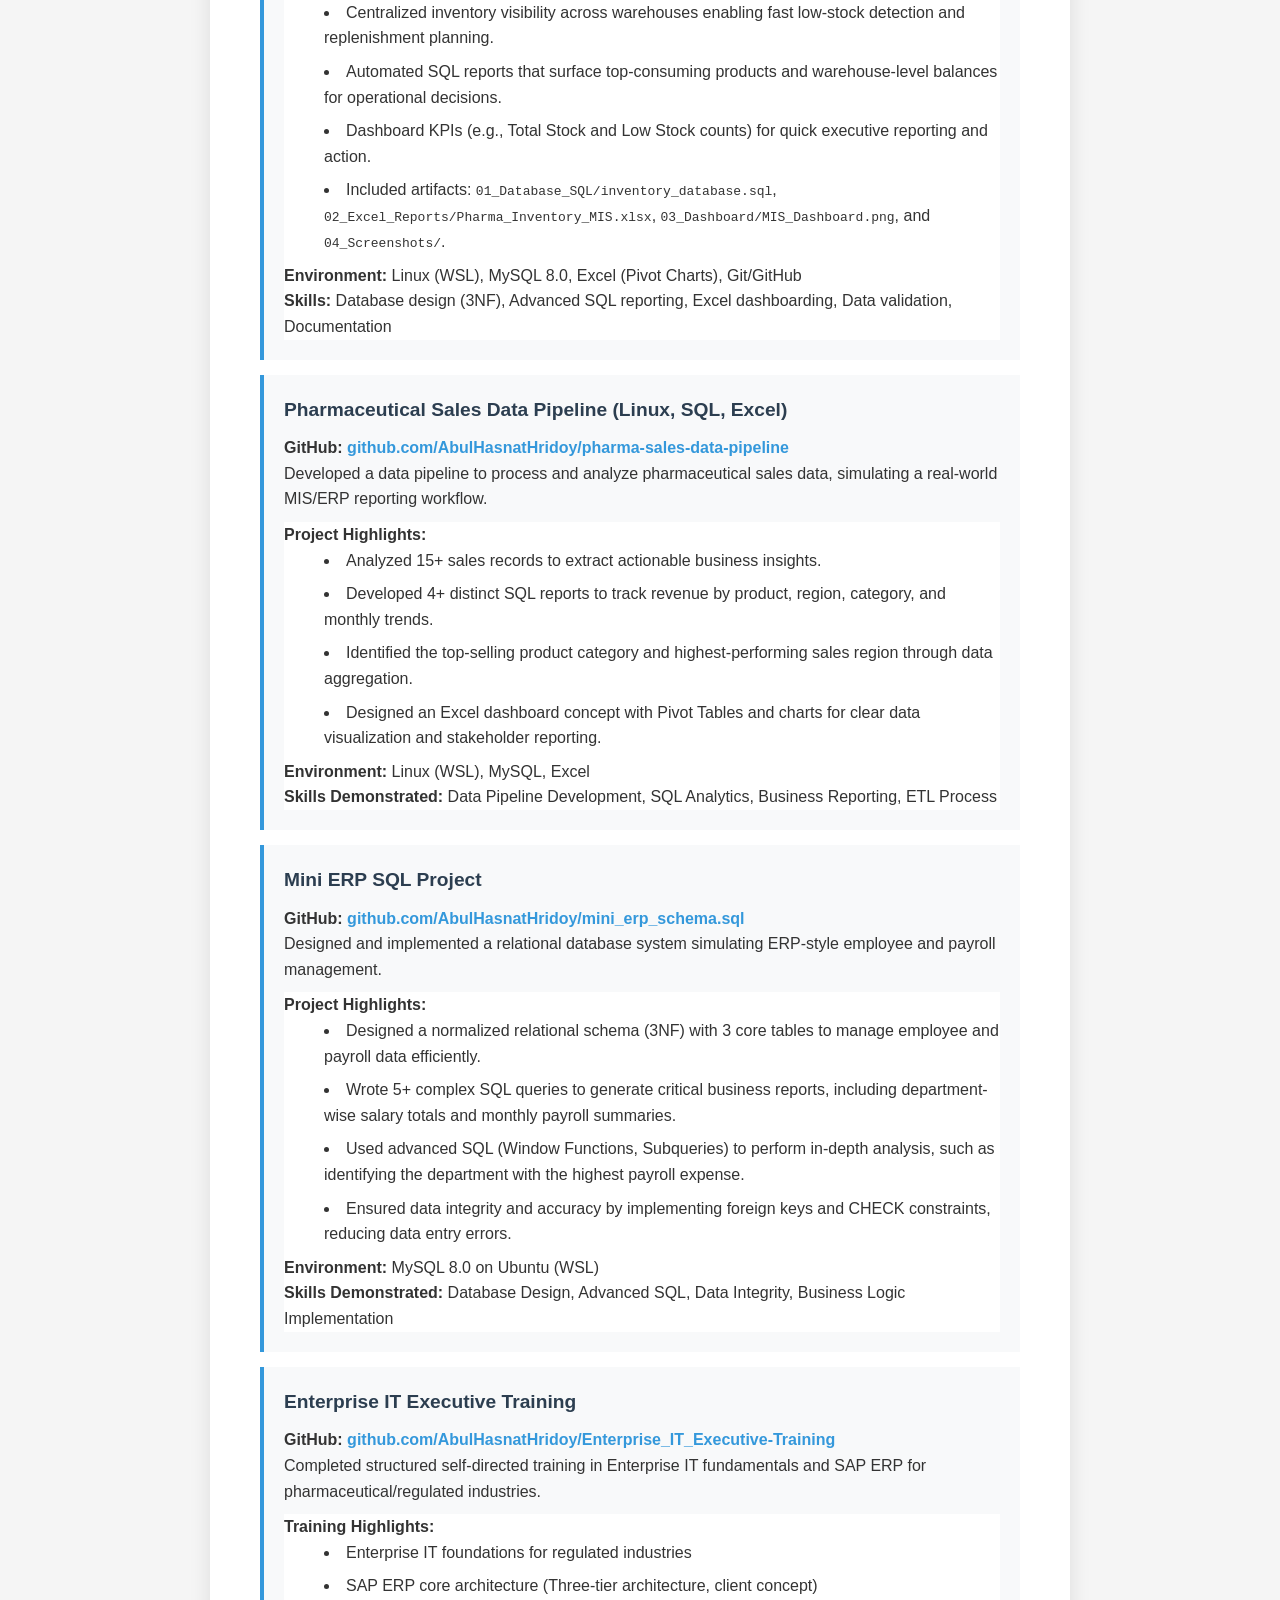
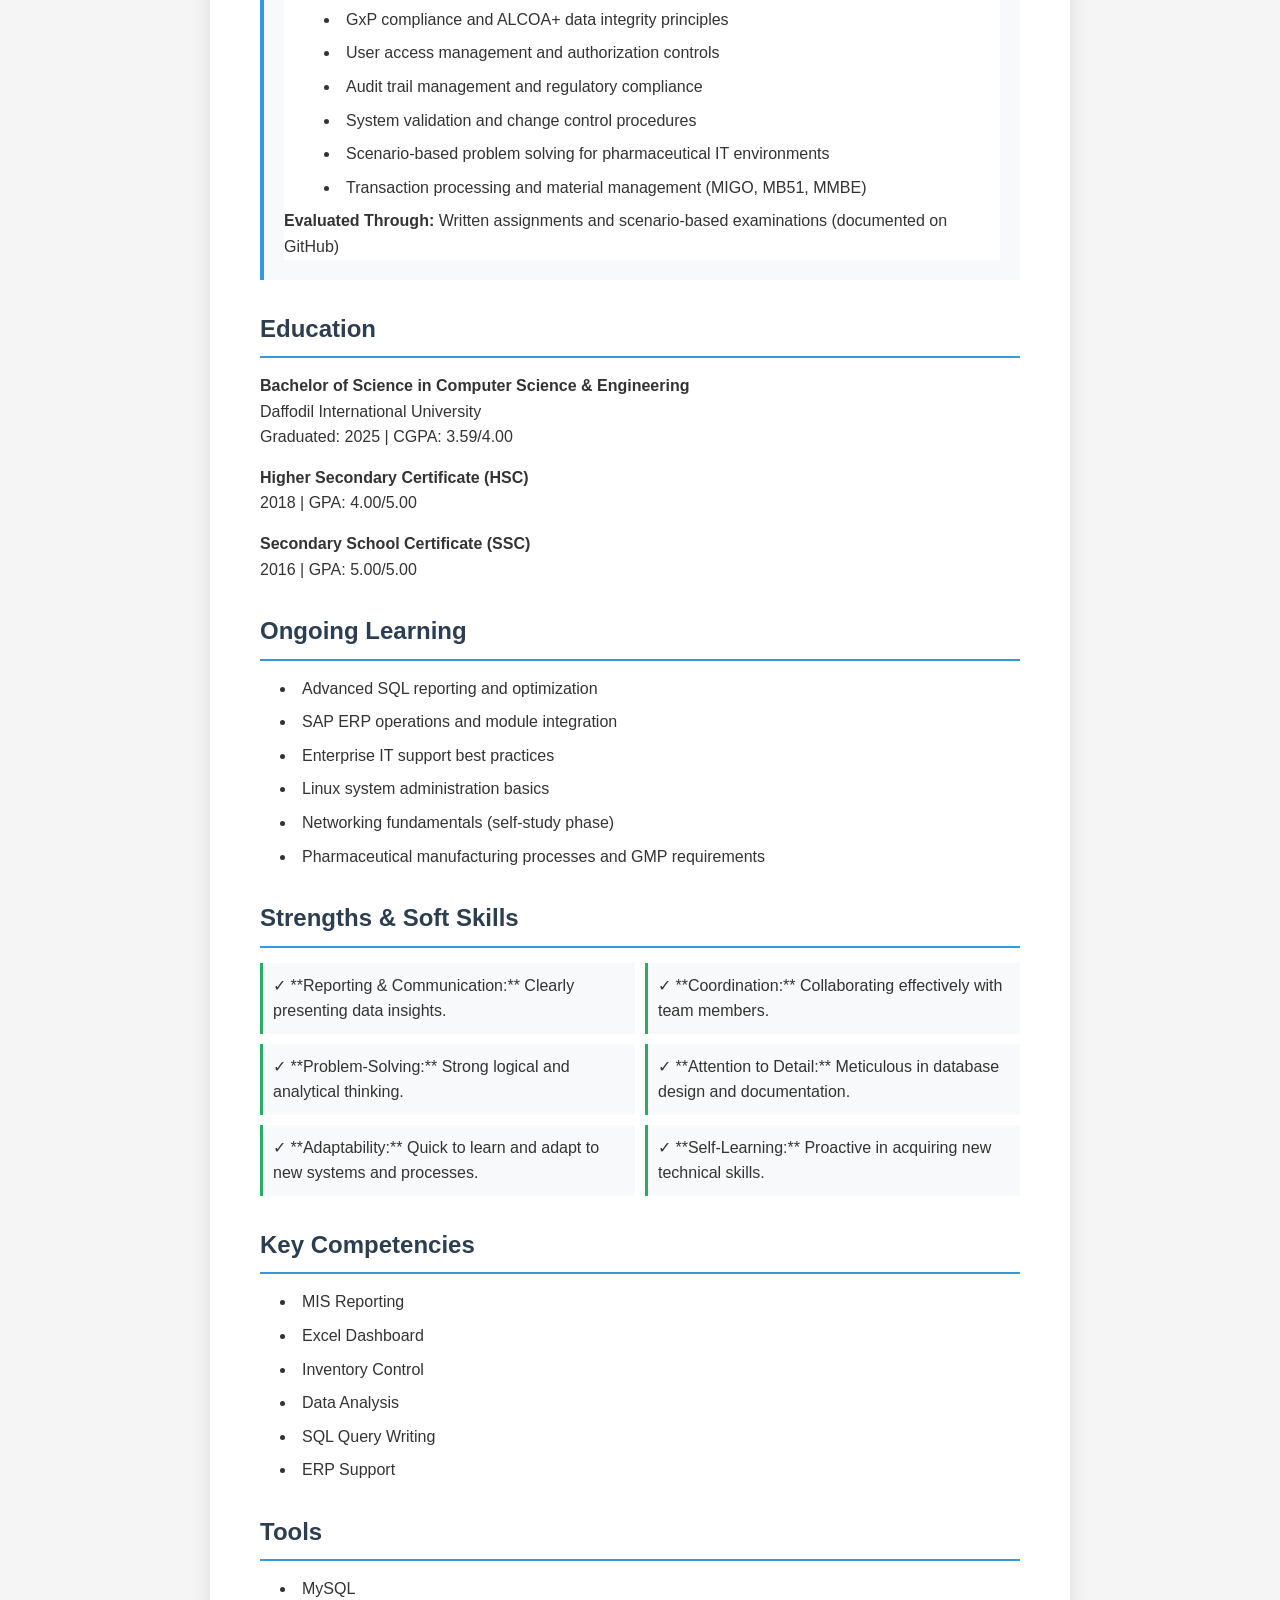
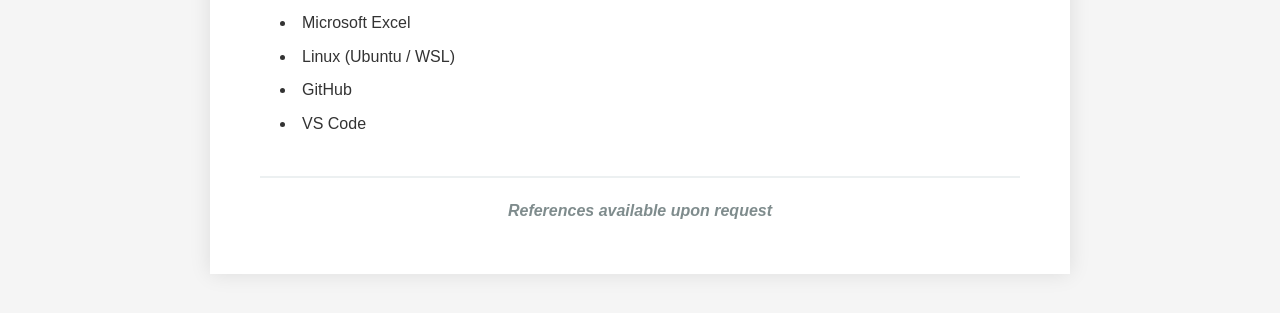
==== commit 4d461d41: "Update CV headline to target role: Junior MIS Executive | SQL | Excel Dashboard | Inventory Reportin" ====
--- a/CV_Abul_Hasnat_Hridoy.html
+++ b/CV_Abul_Hasnat_Hridoy.html
@@ -192,7 +192,7 @@
 <body>
     <div class="container">
         <header>
-            <h1>Abul Hasnat Hridoy — MIS Executive | Inventory & ERP Reporting | Data Analysis</h1>
+            <h1>Abul Hasnat Hridoy — Junior MIS Executive | SQL | Excel Dashboard | Inventory Reporting</h1>
             <div class="contact-info">
                 📍 Dhaka, Bangladesh<br>
                 📞 +880 1997028045 | 📧 <a href="mailto:hasnathridoy009@gmail.com">hasnathridoy009@gmail.com</a><br>
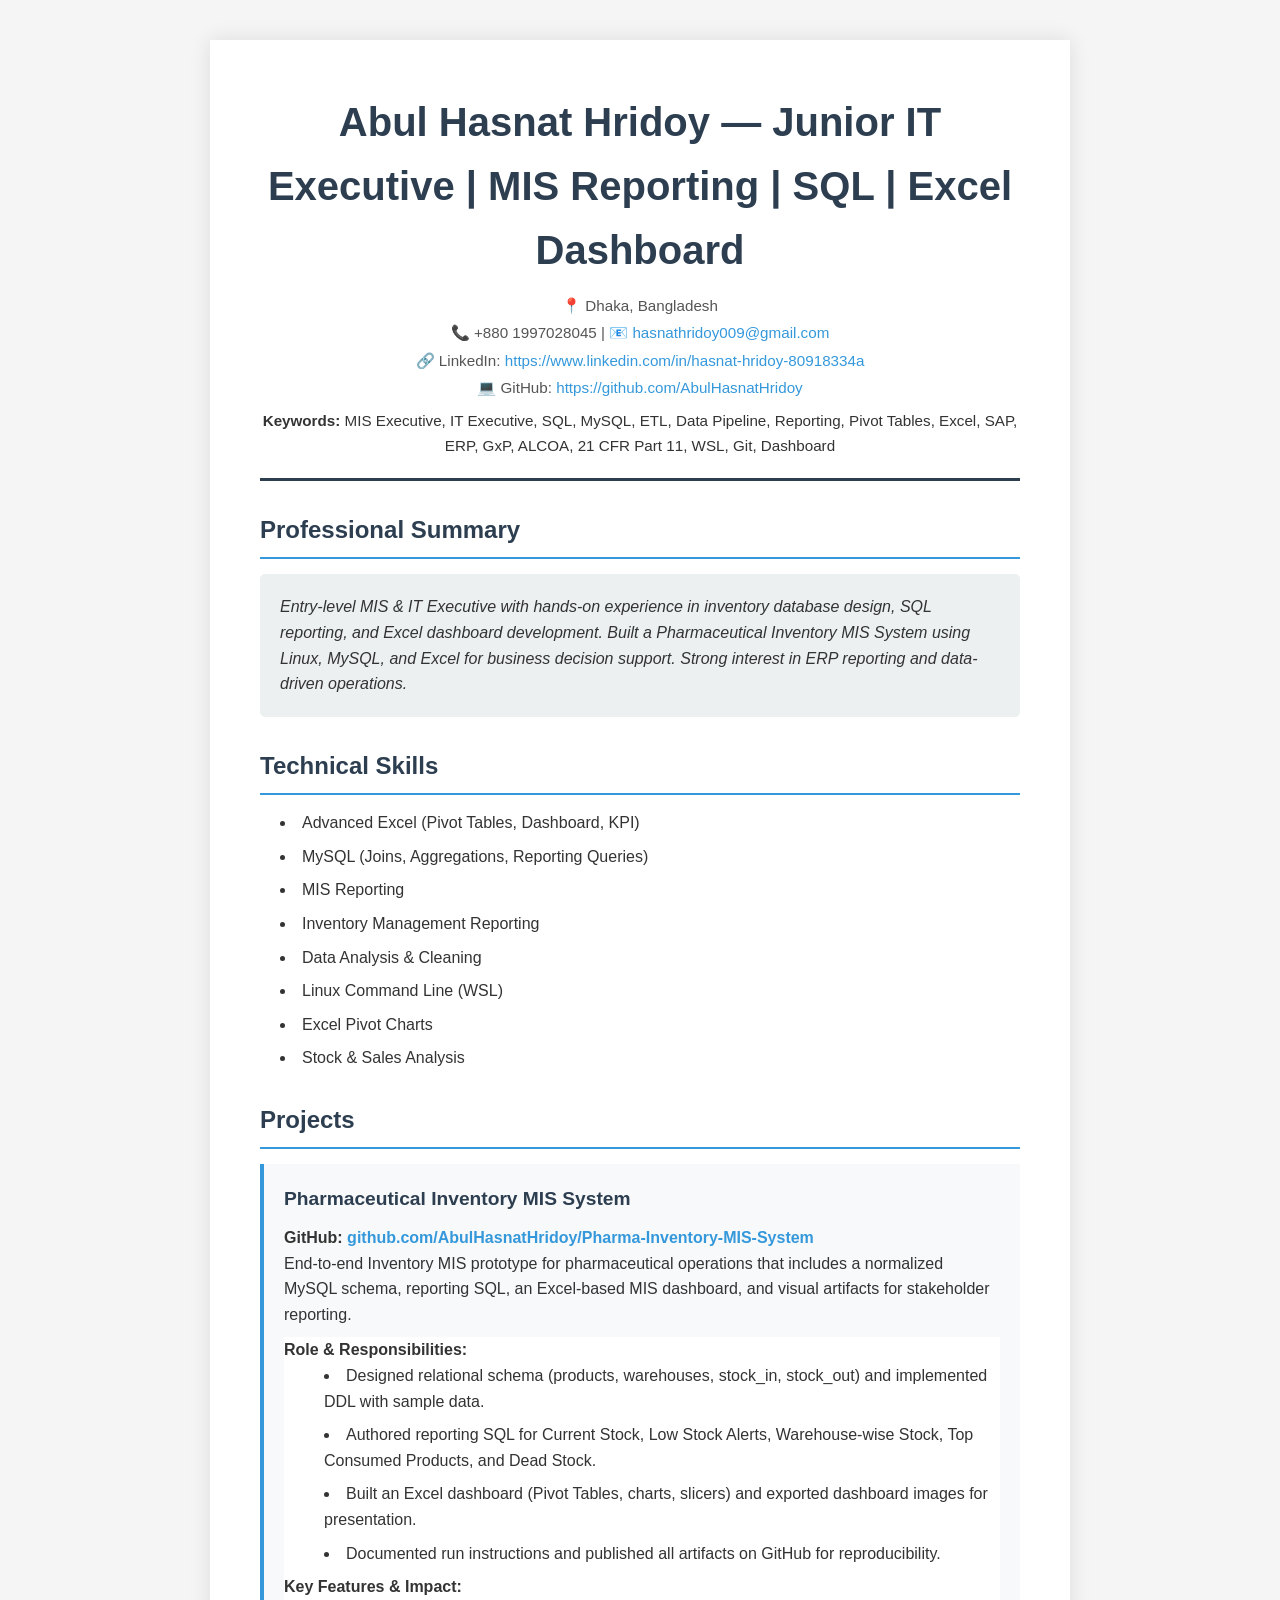
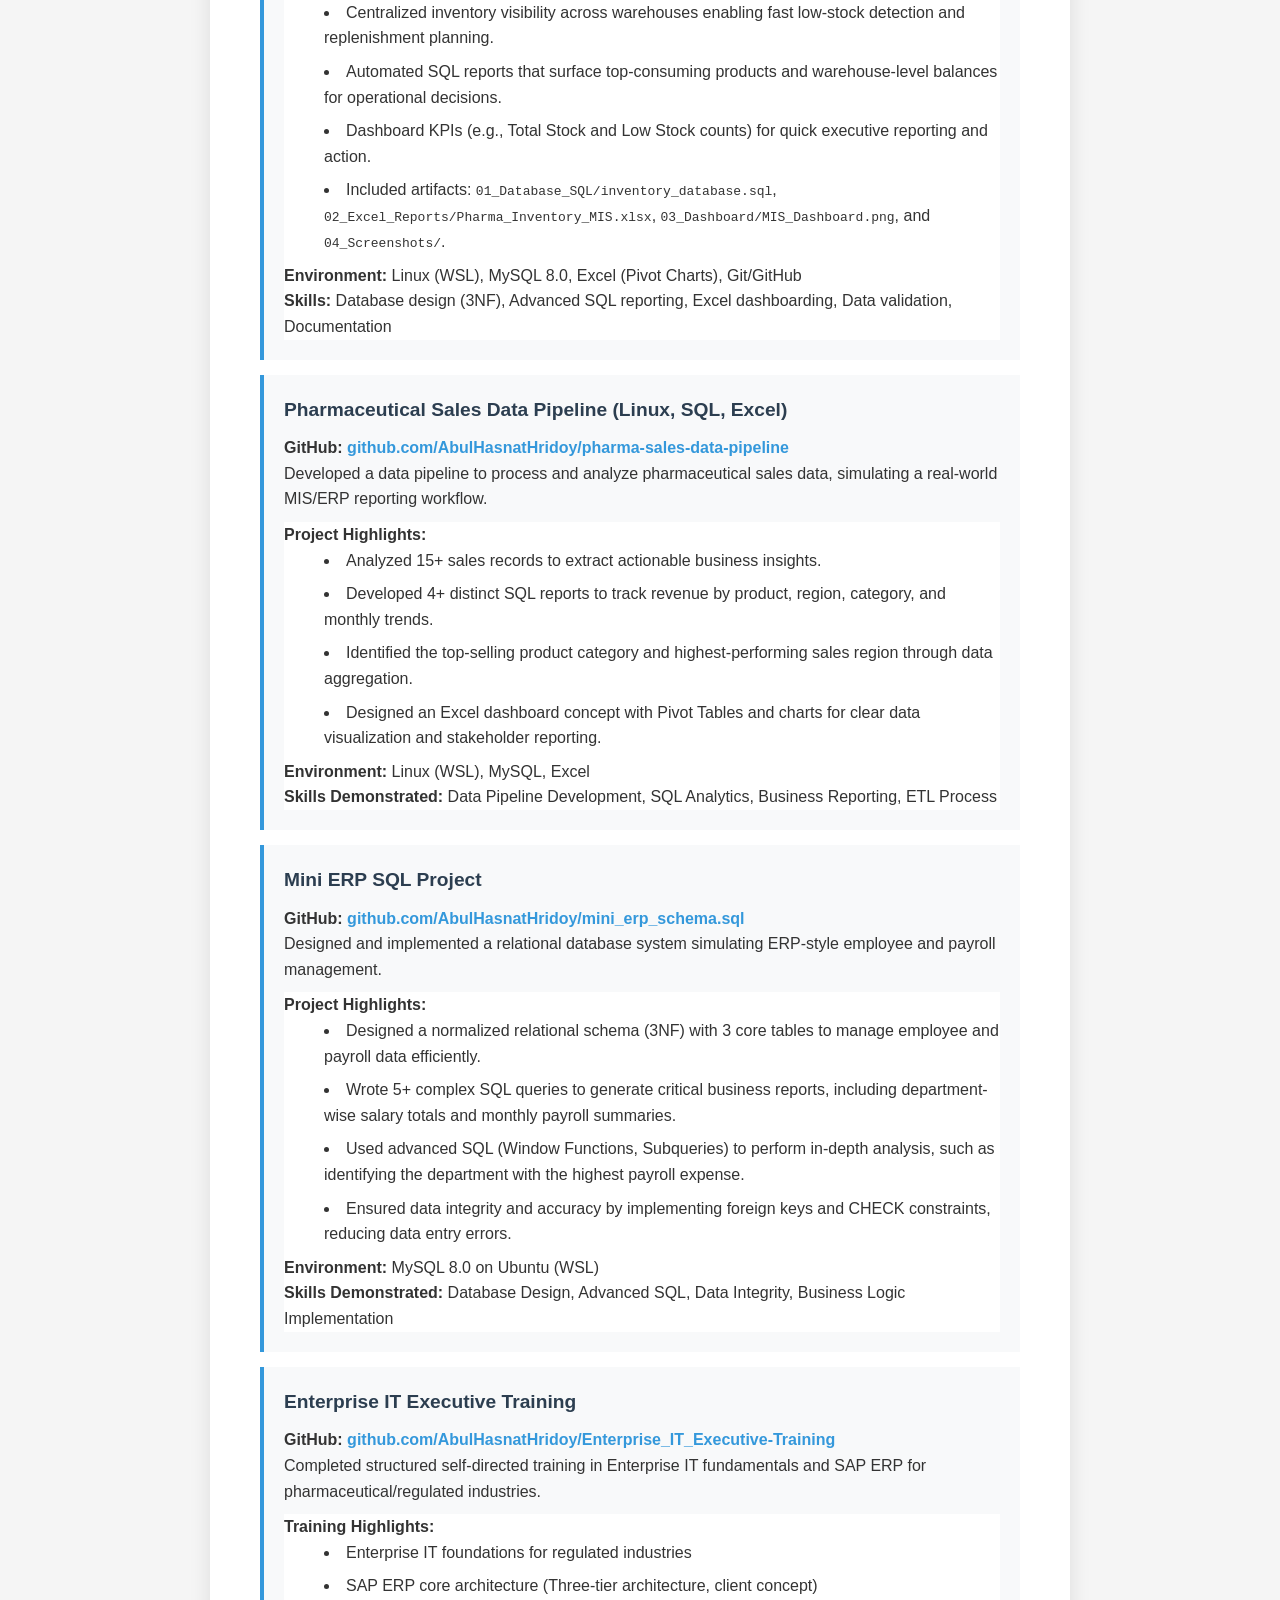
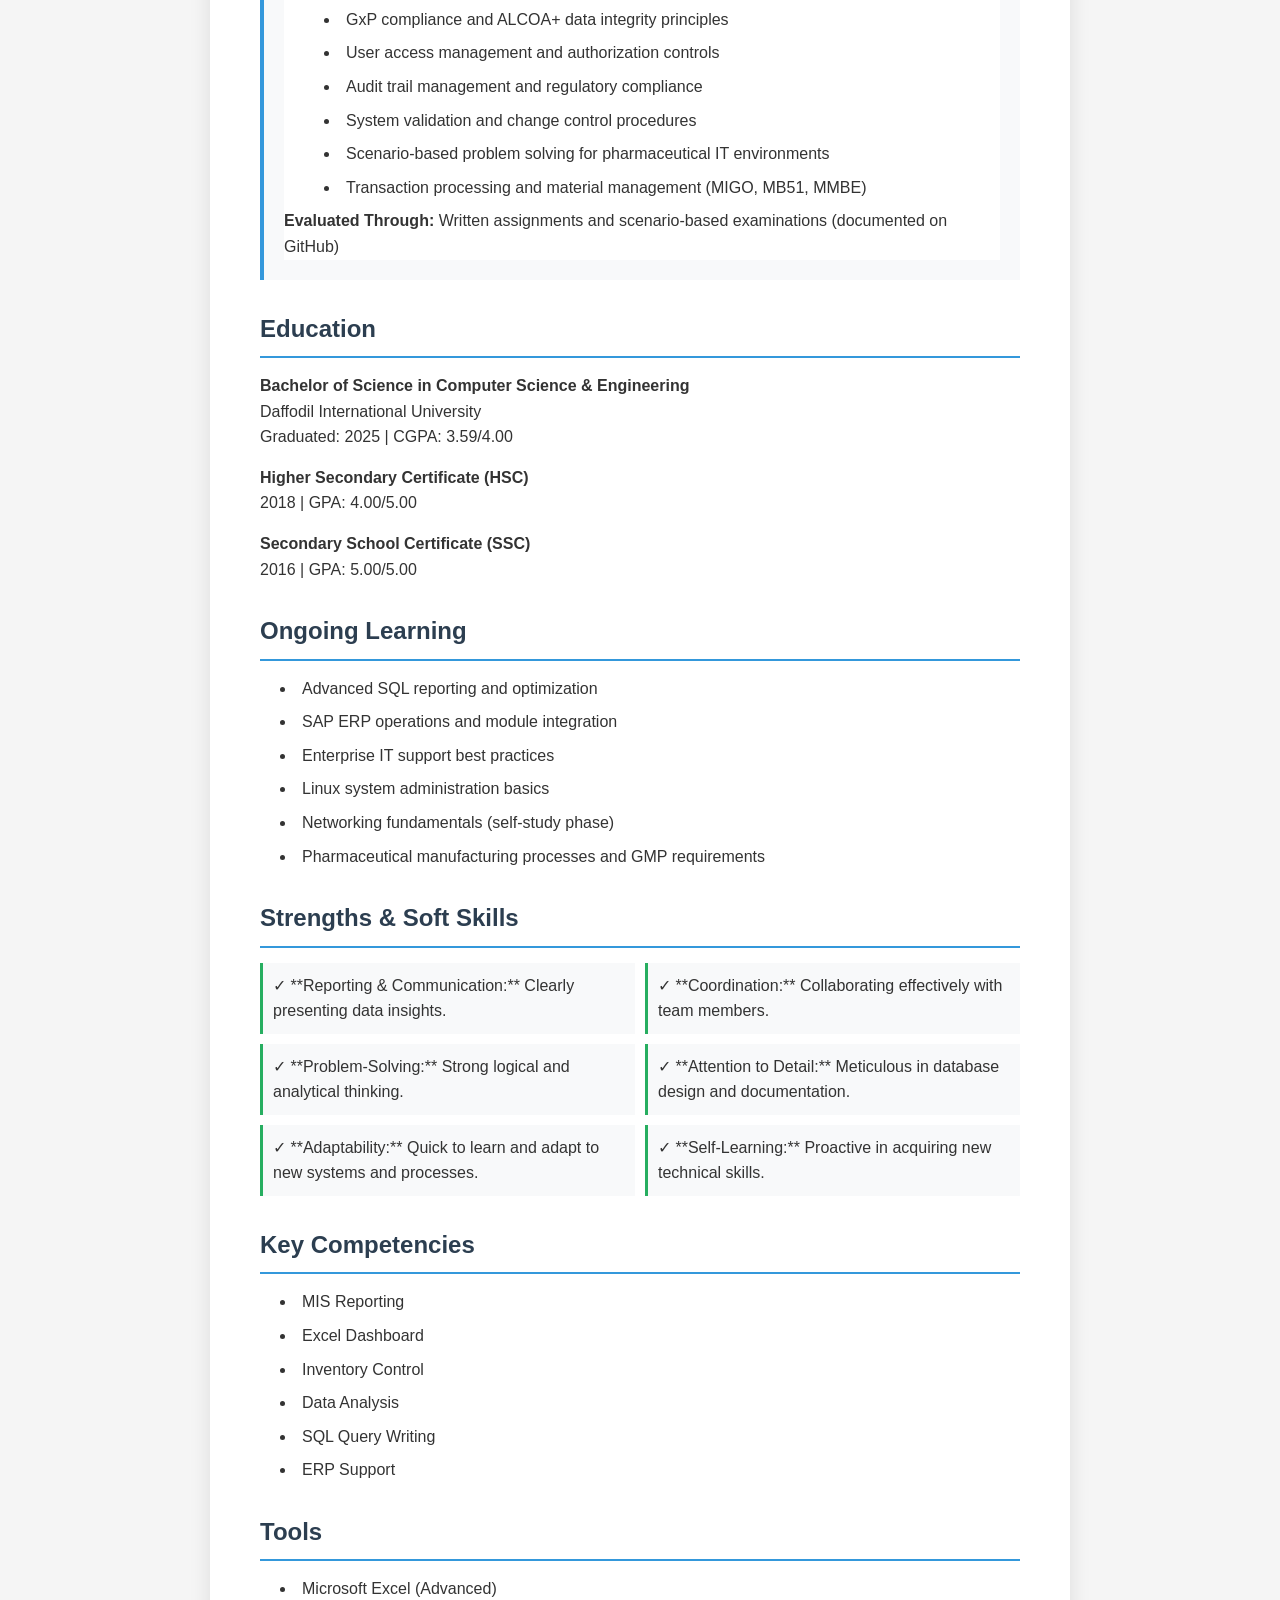
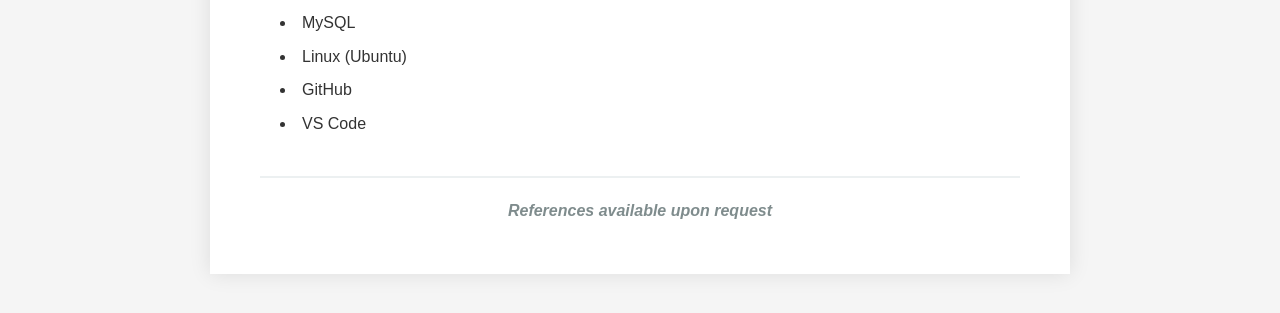
==== commit 557f7151: "Refine CV headline, tools, and strengthen Pharma project bullets; add project GitHub link" ====
--- a/CV_Abul_Hasnat_Hridoy.html
+++ b/CV_Abul_Hasnat_Hridoy.html
@@ -192,7 +192,7 @@
 <body>
     <div class="container">
         <header>
-            <h1>Abul Hasnat Hridoy — Junior MIS Executive | SQL | Excel Dashboard | Inventory Reporting</h1>
+            <h1>Abul Hasnat Hridoy — Junior IT Executive | MIS Reporting | SQL | Excel Dashboard</h1>
             <div class="contact-info">
                 📍 Dhaka, Bangladesh<br>
                 📞 +880 1997028045 | 📧 <a href="mailto:hasnathridoy009@gmail.com">hasnathridoy009@gmail.com</a><br>
@@ -374,9 +374,9 @@
             <h2>Tools</h2>
             <div class="competency">
                 <ul>
+                    <li>Microsoft Excel (Advanced)</li>
                     <li>MySQL</li>
-                    <li>Microsoft Excel</li>
-                    <li>Linux (Ubuntu / WSL)</li>
+                    <li>Linux (Ubuntu)</li>
                     <li>GitHub</li>
                     <li>VS Code</li>
                 </ul>
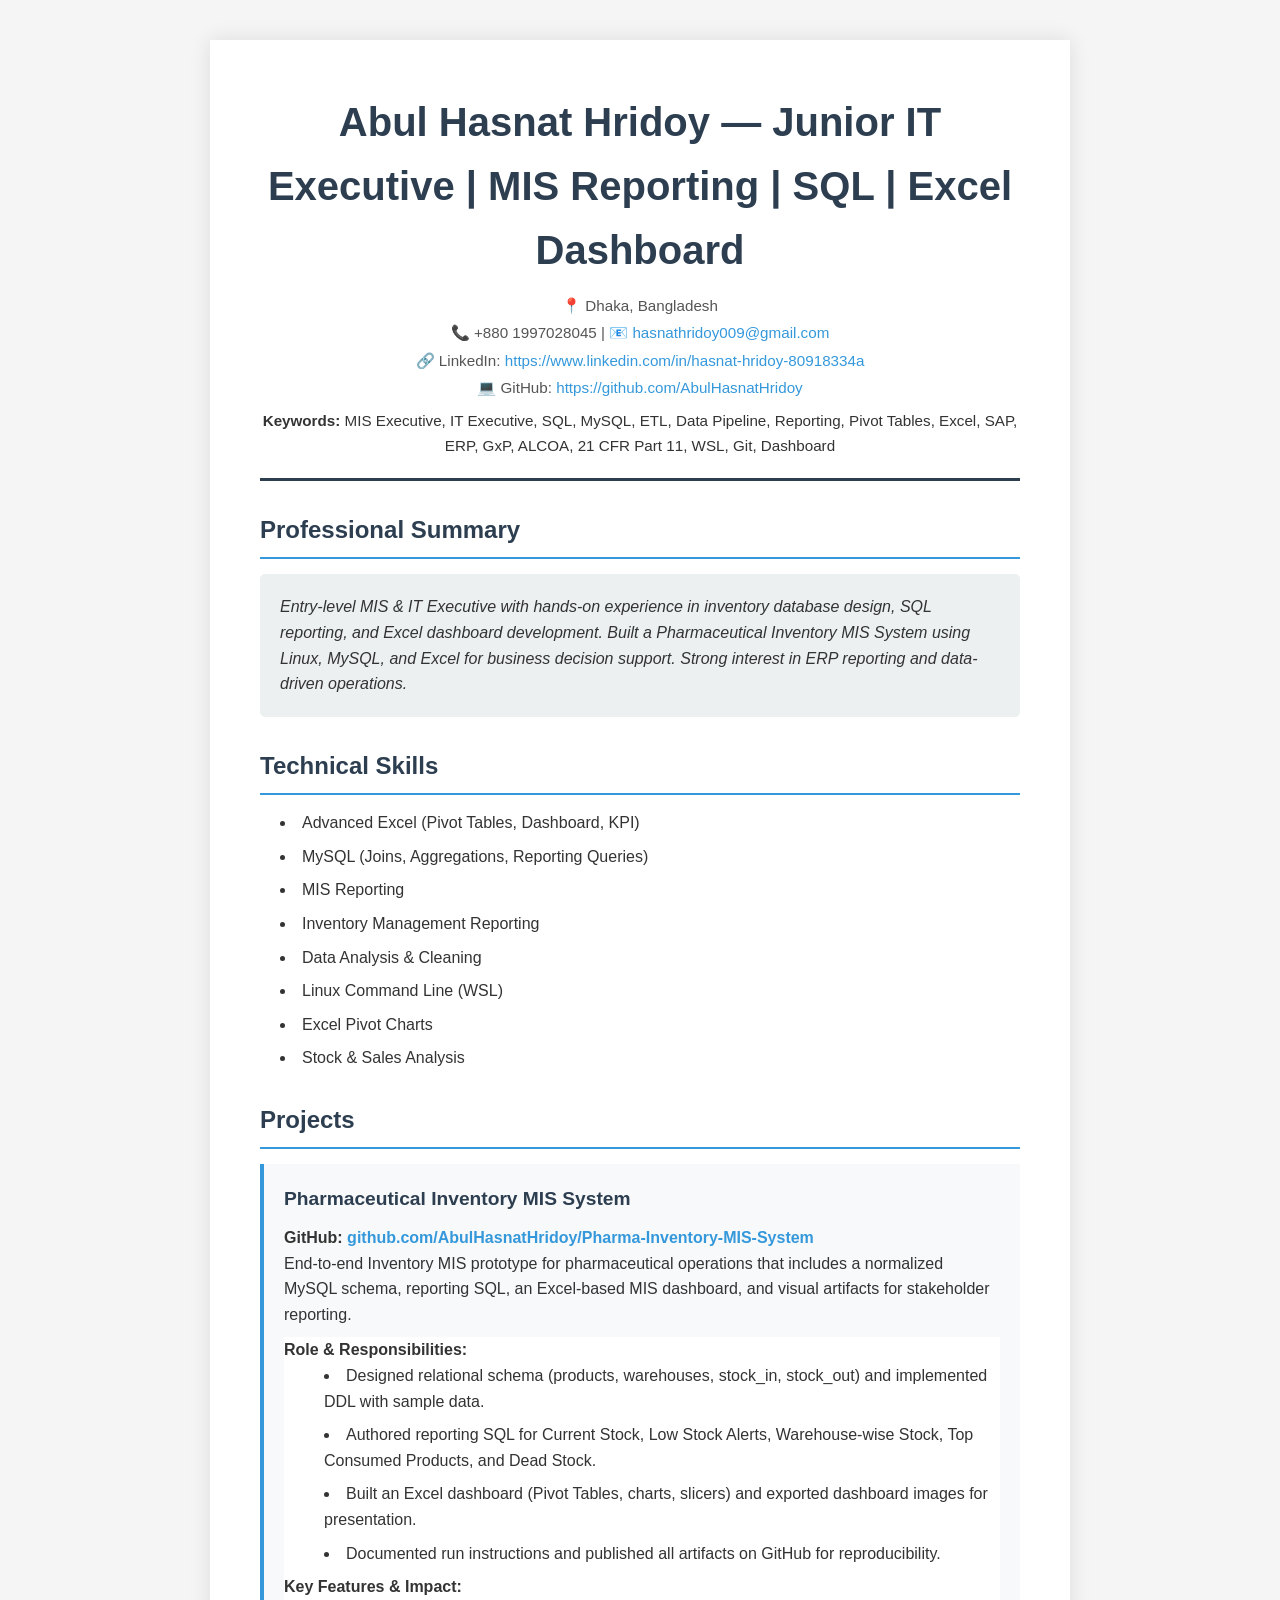
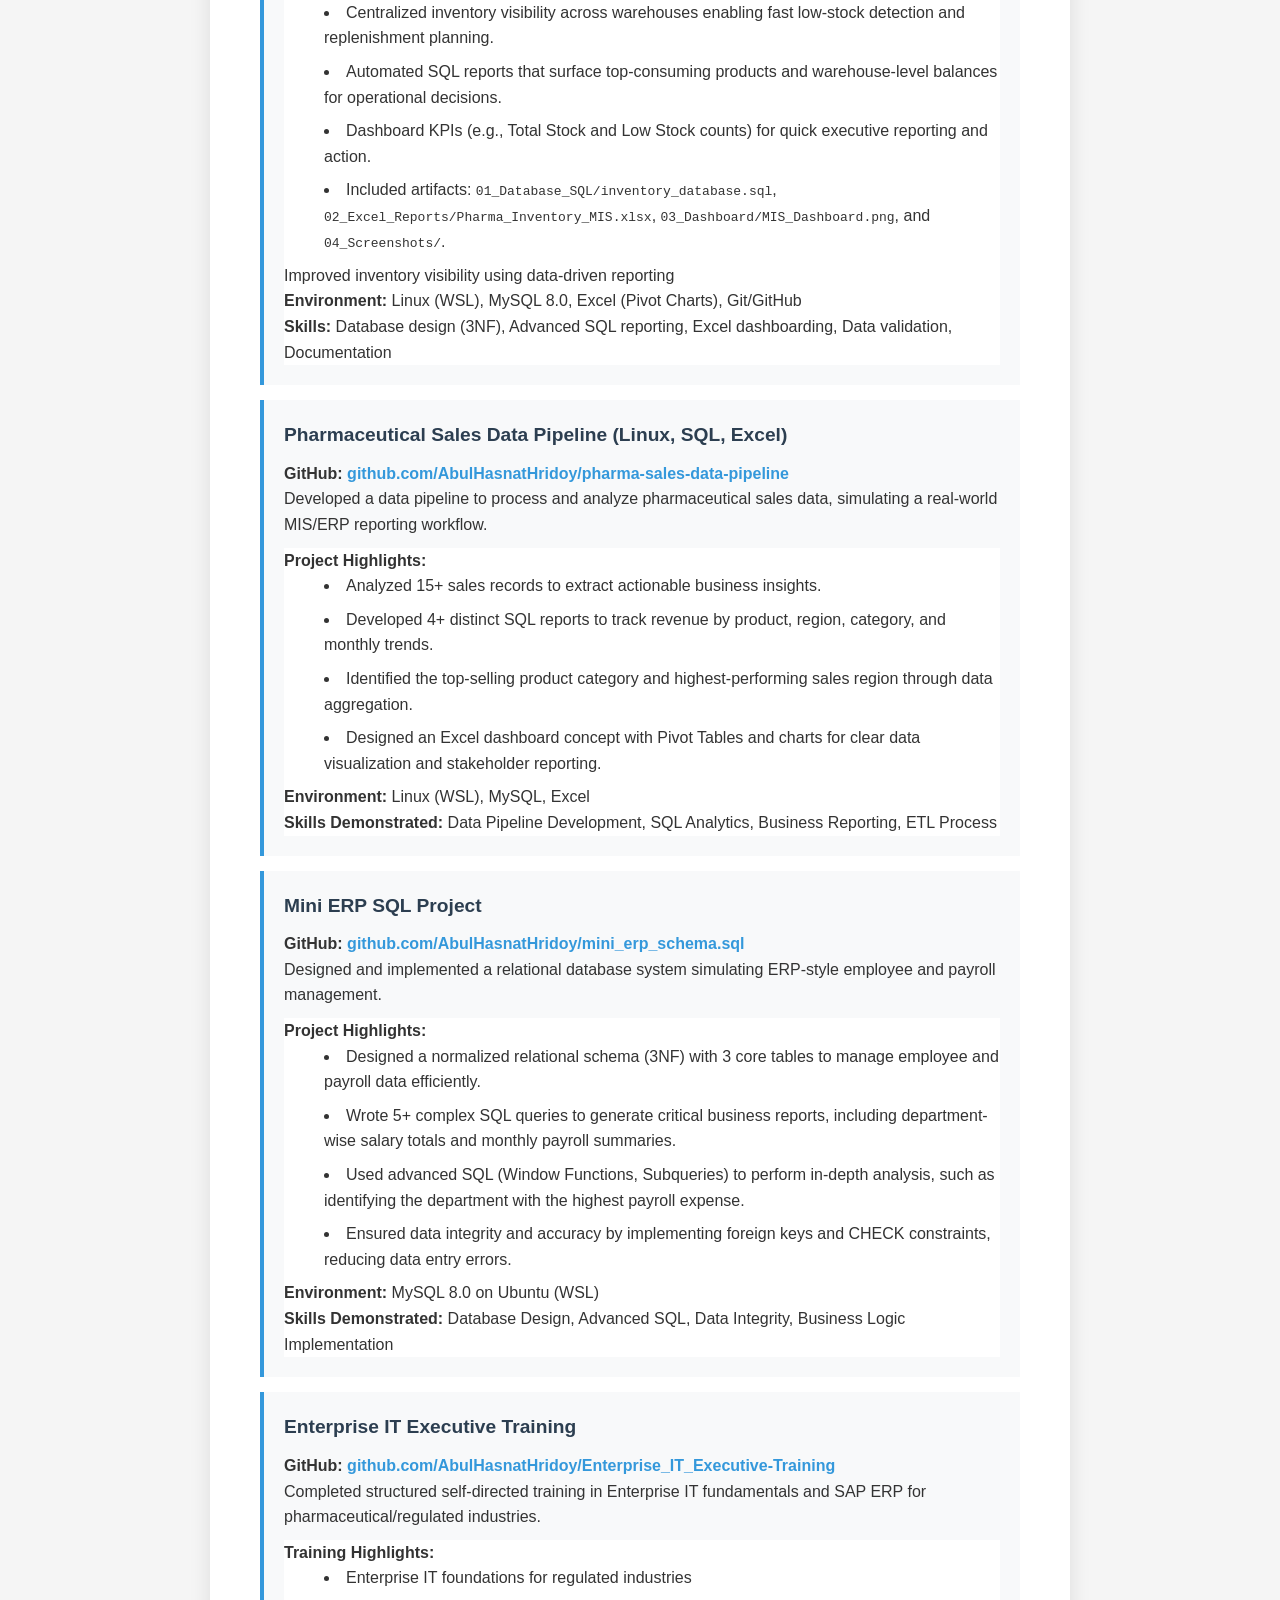
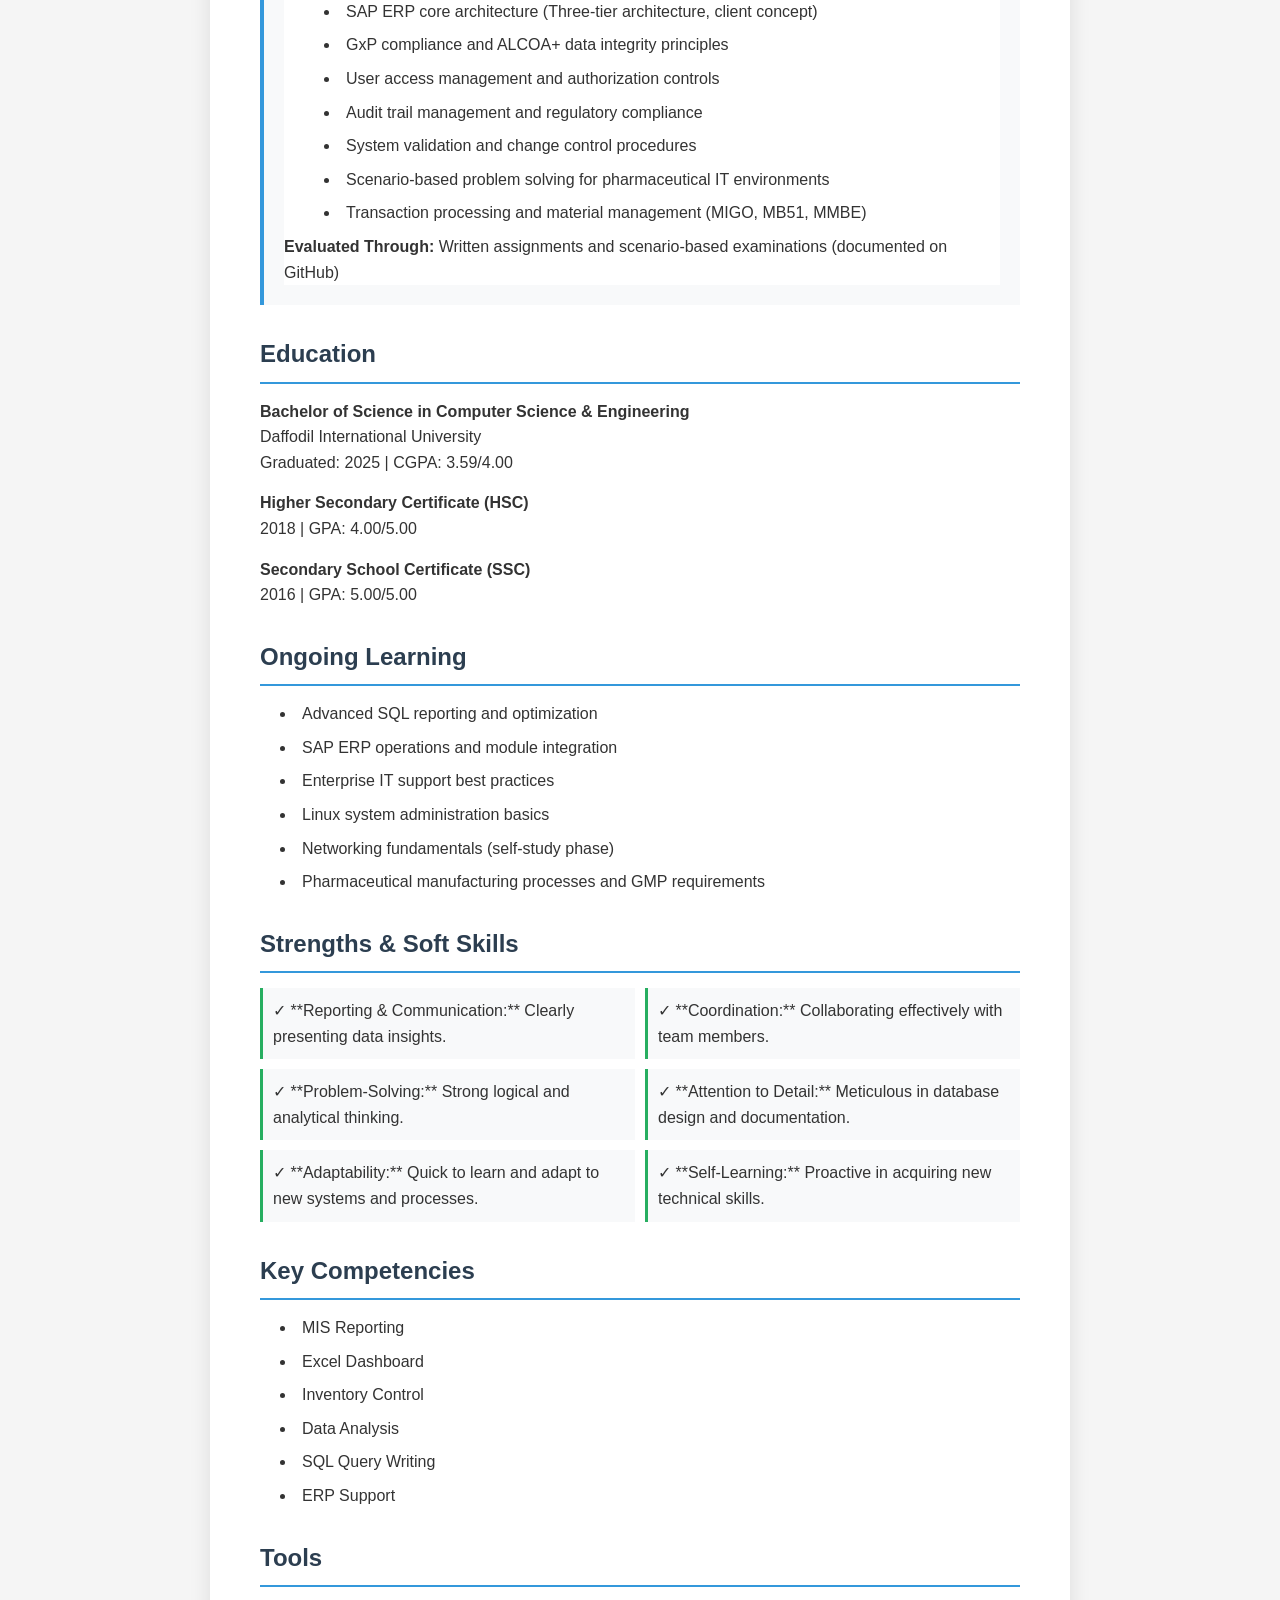
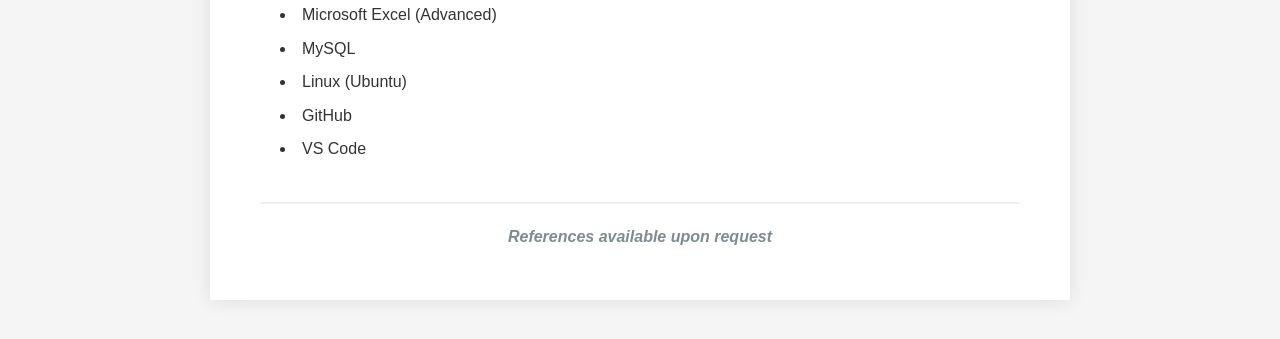
==== commit 18e617a6: "Add one-line impact to Pharmaceutical Inventory MIS System; ensure final headline and contact verifi" ====
--- a/CV_Abul_Hasnat_Hridoy.html
+++ b/CV_Abul_Hasnat_Hridoy.html
@@ -252,6 +252,7 @@
                         <li>Dashboard KPIs (e.g., Total Stock and Low Stock counts) for quick executive reporting and action.</li>
                         <li>Included artifacts: <code>01_Database_SQL/inventory_database.sql</code>, <code>02_Excel_Reports/Pharma_Inventory_MIS.xlsx</code>, <code>03_Dashboard/MIS_Dashboard.png</code>, and <code>04_Screenshots/</code>.</li>
                     </ul>
+                    <p>Improved inventory visibility using data-driven reporting</p>
                     <p><strong>Environment:</strong> Linux (WSL), MySQL 8.0, Excel (Pivot Charts), Git/GitHub</p>
                     <p><strong>Skills:</strong> Database design (3NF), Advanced SQL reporting, Excel dashboarding, Data validation, Documentation</p>
                 </div>
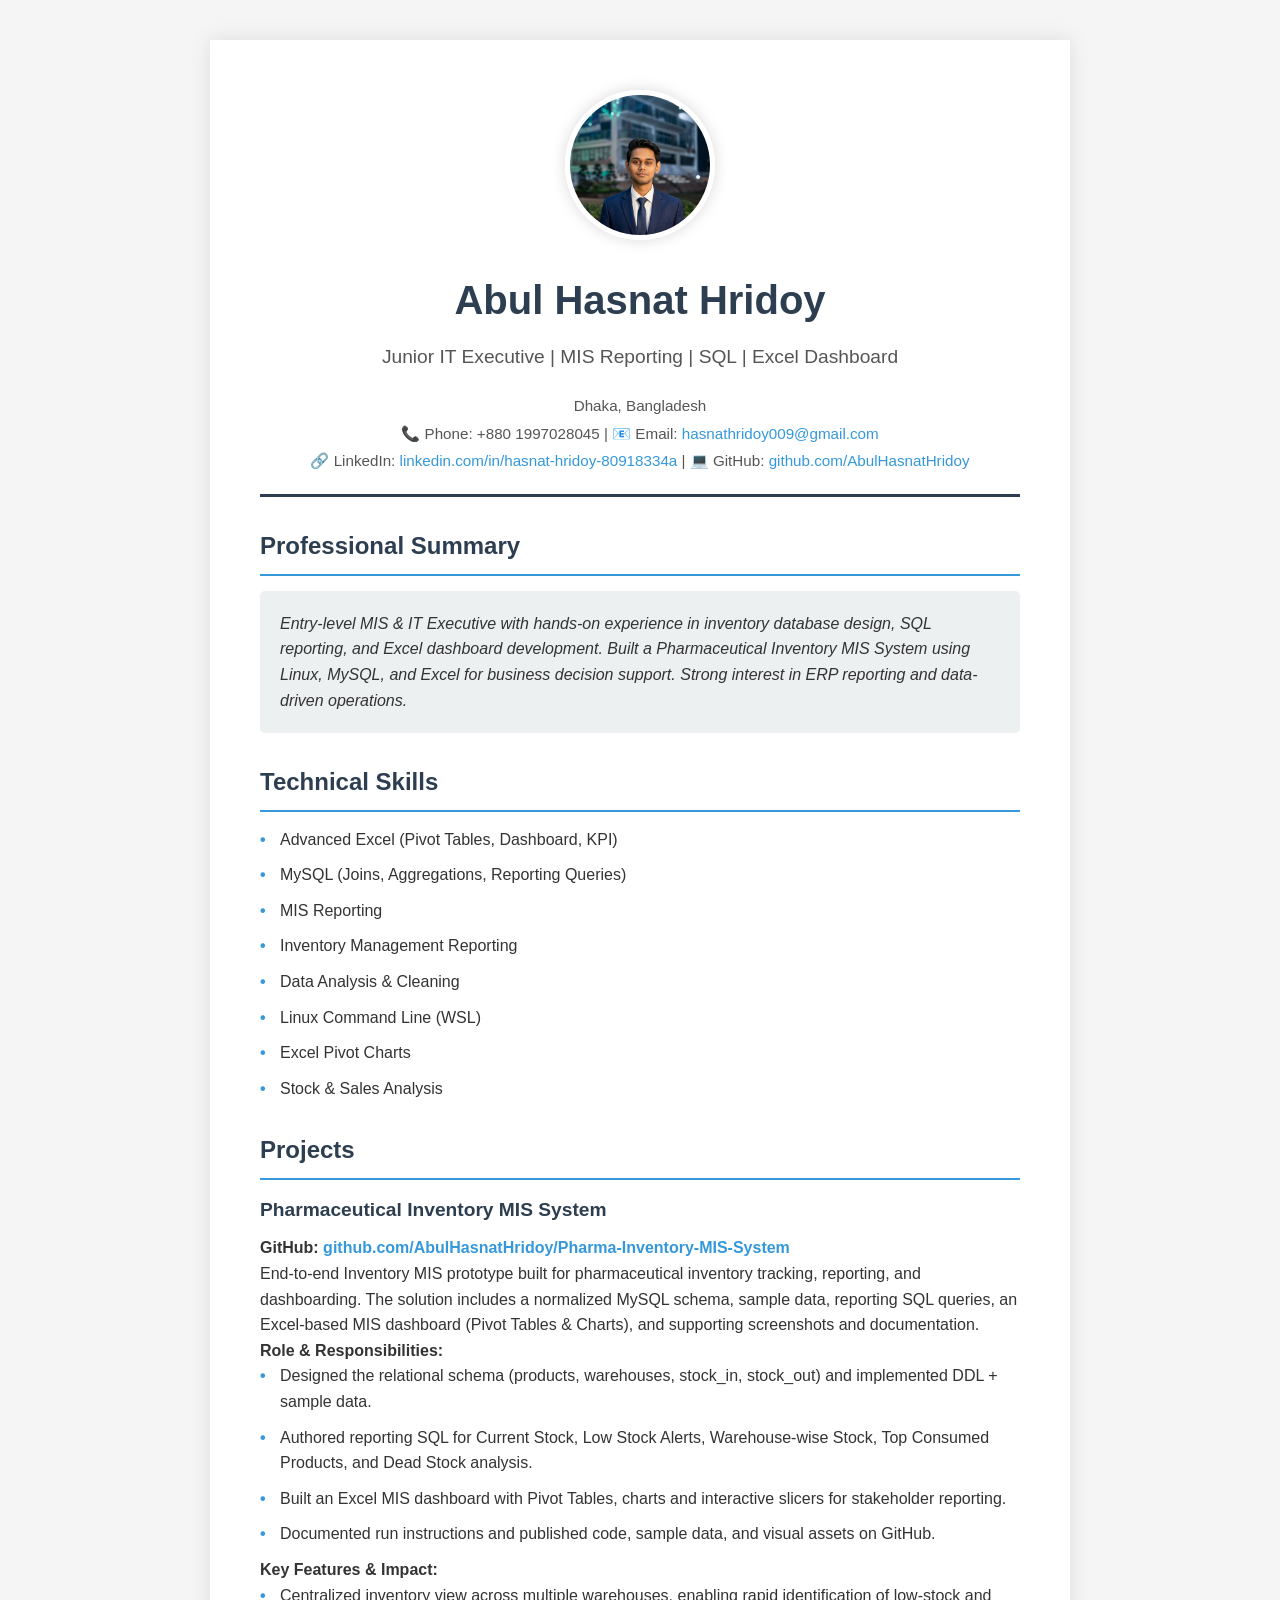
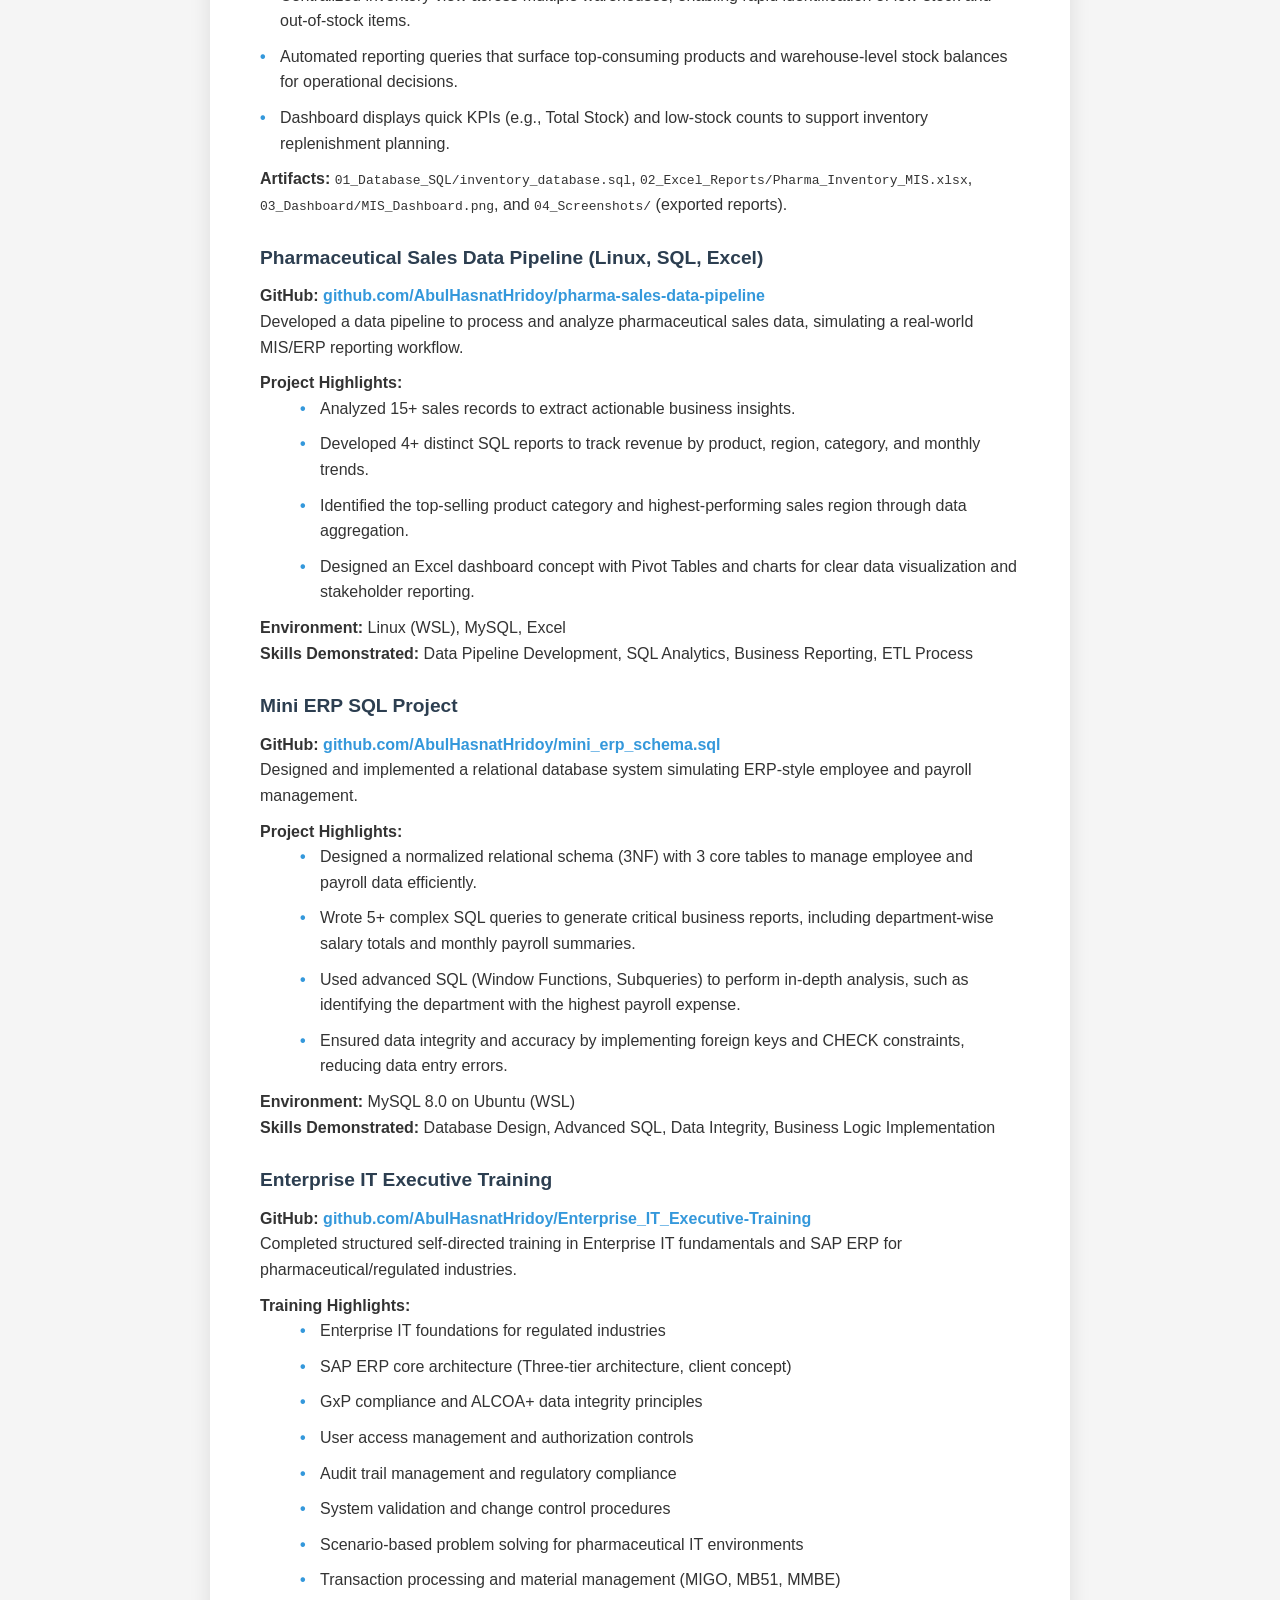
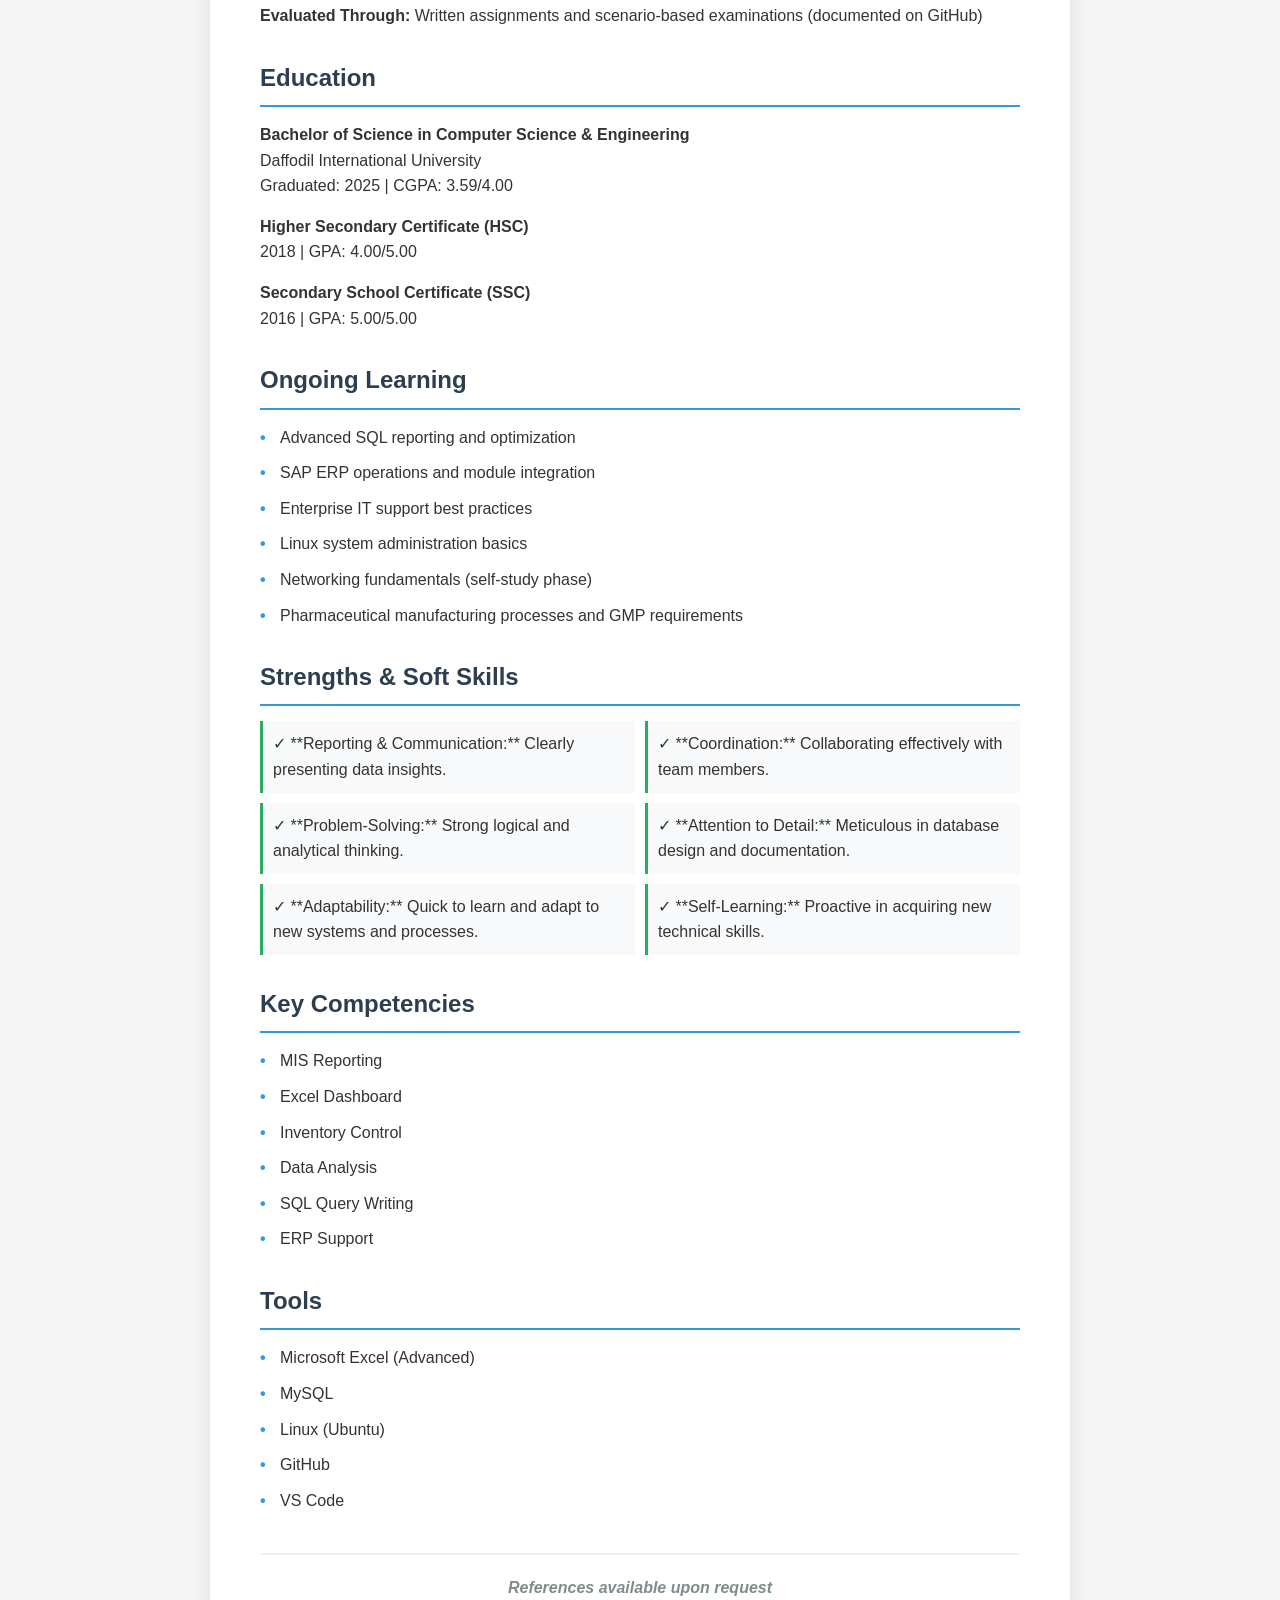
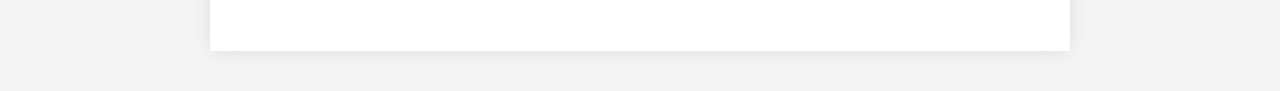
==== commit 39c9a84b: "feat: Add profile photo to CVs and portfolio page" ====
--- a/CV_Abul_Hasnat_Hridoy.html
+++ b/CV_Abul_Hasnat_Hridoy.html
@@ -33,11 +33,28 @@
             padding-bottom: 20px;
             margin-bottom: 30px;
         }
+
+        .profile-photo {
+            width: 150px;
+            height: 150px;
+            border-radius: 50%;
+            object-fit: cover;
+            margin-bottom: 20px;
+            border: 5px solid #fff;
+            box-shadow: 0 0 15px rgba(0,0,0,0.15);
+        }
         
         h1 {
             color: #2c3e50;
             font-size: 2.5em;
             margin-bottom: 10px;
+        }
+        
+        .job-title {
+            font-size: 1.2em;
+            color: #555;
+            margin-bottom: 20px;
+            font-weight: 500;
         }
         
         .contact-info {
@@ -76,20 +93,25 @@
         }
         
         ul {
-            list-style-position: inside;
-            margin-left: 20px;
-        }
-        
-        li {
-            margin-bottom: 8px;
-            line-height: 1.6;
+            list-style: none;
+        }
+        
+        ul li {
+            margin-bottom: 10px;
+            padding-left: 20px;
+            position: relative;
+        }
+        
+        ul li::before {
+            content: '•';
+            position: absolute;
+            left: 0;
+            color: #3498db;
+            font-weight: bold;
         }
         
         .project {
-            background: #f8f9fa;
-            padding: 20px;
-            border-left: 4px solid #3498db;
-            margin: 15px 0;
+            margin-bottom: 25px;
         }
         
         .project h3 {
@@ -192,20 +214,17 @@
 <body>
     <div class="container">
         <header>
-            <h1>Abul Hasnat Hridoy — Junior IT Executive | MIS Reporting | SQL | Excel Dashboard</h1>
+            <img src="docs/assets/profile_photo.png" alt="Abul Hasnat Hridoy" class="profile-photo">
+            <h1>Abul Hasnat Hridoy</h1>
+            <p class="job-title">Junior IT Executive | MIS Reporting | SQL | Excel Dashboard</p>
             <div class="contact-info">
-                📍 Dhaka, Bangladesh<br>
-                📞 +880 1997028045 | 📧 <a href="mailto:hasnathridoy009@gmail.com">hasnathridoy009@gmail.com</a><br>
-                🔗 LinkedIn: <a href="https://www.linkedin.com/in/hasnat-hridoy-80918334a" target="_blank">https://www.linkedin.com/in/hasnat-hridoy-80918334a</a><br>
-                💻 GitHub: <a href="https://github.com/AbulHasnatHridoy" target="_blank">https://github.com/AbulHasnatHridoy</a>
-            </div>
-            <!-- ATS-friendly keywords: keep as plain text for parsers -->
-            <div style="margin-top:8px; font-size:0.95em; color:#333;">
-                <strong>Keywords:</strong> MIS Executive, IT Executive, SQL, MySQL, ETL, Data Pipeline, Reporting, Pivot Tables, Excel, SAP, ERP, GxP, ALCOA, 21 CFR Part 11, WSL, Git, Dashboard
+                Dhaka, Bangladesh<br>
+                📞 Phone: +880 1997028045 | 📧 Email: <a href="mailto:hasnathridoy009@gmail.com">hasnathridoy009@gmail.com</a><br>
+                🔗 LinkedIn: <a href="https://www.linkedin.com/in/hasnat-hridoy-80918334a" target="_blank">linkedin.com/in/hasnat-hridoy-80918334a</a> | 💻 GitHub: <a href="https://github.com/AbulHasnatHridoy" target="_blank">github.com/AbulHasnatHridoy</a>
             </div>
         </header>
 
-        <section class="section">
+        <section class="section summary">
             <h2>Professional Summary</h2>
             <div class="objective">
                 Entry-level MIS & IT Executive with hands-on experience in inventory database design, SQL reporting, and Excel dashboard development. Built a Pharmaceutical Inventory MIS System using Linux, MySQL, and Excel for business decision support. Strong interest in ERP reporting and data-driven operations.
@@ -235,27 +254,30 @@
                 <h3>Pharmaceutical Inventory MIS System</h3>
                 <p><strong>GitHub:</strong> <a href="https://github.com/AbulHasnatHridoy/Pharma-Inventory-MIS-System" class="project-link" target="_blank">github.com/AbulHasnatHridoy/Pharma-Inventory-MIS-System</a></p>
 
-                <p>End-to-end Inventory MIS prototype for pharmaceutical operations that includes a normalized MySQL schema, reporting SQL, an Excel-based MIS dashboard, and visual artifacts for stakeholder reporting.</p>
-
-                <div class="highlights">
-                    <p><strong>Role & Responsibilities:</strong></p>
+                <p>End-to-end Inventory MIS prototype built for pharmaceutical inventory tracking, reporting, and dashboarding. The solution includes a normalized MySQL schema, sample data, reporting SQL queries, an Excel-based MIS dashboard (Pivot Tables & Charts), and supporting screenshots and documentation.</p>
+                
+                <div class="responsibilities">
+                    <strong>Role & Responsibilities:</strong>
                     <ul>
-                        <li>Designed relational schema (products, warehouses, stock_in, stock_out) and implemented DDL with sample data.</li>
-                        <li>Authored reporting SQL for Current Stock, Low Stock Alerts, Warehouse-wise Stock, Top Consumed Products, and Dead Stock.</li>
-                        <li>Built an Excel dashboard (Pivot Tables, charts, slicers) and exported dashboard images for presentation.</li>
-                        <li>Documented run instructions and published all artifacts on GitHub for reproducibility.</li>
+                        <li>Designed the relational schema (products, warehouses, stock_in, stock_out) and implemented DDL + sample data.</li>
+                        <li>Authored reporting SQL for Current Stock, Low Stock Alerts, Warehouse-wise Stock, Top Consumed Products, and Dead Stock analysis.</li>
+                        <li>Built an Excel MIS dashboard with Pivot Tables, charts and interactive slicers for stakeholder reporting.</li>
+                        <li>Documented run instructions and published code, sample data, and visual assets on GitHub.</li>
                     </ul>
-                    <p><strong>Key Features & Impact:</strong></p>
+                </div>
+
+                <div class="features">
+                    <strong>Key Features & Impact:</strong>
                     <ul>
-                        <li>Centralized inventory visibility across warehouses enabling fast low-stock detection and replenishment planning.</li>
-                        <li>Automated SQL reports that surface top-consuming products and warehouse-level balances for operational decisions.</li>
-                        <li>Dashboard KPIs (e.g., Total Stock and Low Stock counts) for quick executive reporting and action.</li>
-                        <li>Included artifacts: <code>01_Database_SQL/inventory_database.sql</code>, <code>02_Excel_Reports/Pharma_Inventory_MIS.xlsx</code>, <code>03_Dashboard/MIS_Dashboard.png</code>, and <code>04_Screenshots/</code>.</li>
+                        <li>Centralized inventory view across multiple warehouses, enabling rapid identification of low-stock and out-of-stock items.</li>
+                        <li>Automated reporting queries that surface top-consuming products and warehouse-level stock balances for operational decisions.</li>
+                        <li>Dashboard displays quick KPIs (e.g., Total Stock) and low-stock counts to support inventory replenishment planning.</li>
                     </ul>
-                    <p>Improved inventory visibility using data-driven reporting</p>
-                    <p><strong>Environment:</strong> Linux (WSL), MySQL 8.0, Excel (Pivot Charts), Git/GitHub</p>
-                    <p><strong>Skills:</strong> Database design (3NF), Advanced SQL reporting, Excel dashboarding, Data validation, Documentation</p>
                 </div>
+                
+                <p class="artifacts">
+                    <strong>Artifacts:</strong> <code>01_Database_SQL/inventory_database.sql</code>, <code>02_Excel_Reports/Pharma_Inventory_MIS.xlsx</code>, <code>03_Dashboard/MIS_Dashboard.png</code>, and <code>04_Screenshots/</code> (exported reports).
+                </p>
             </div>
 
             <div class="project">
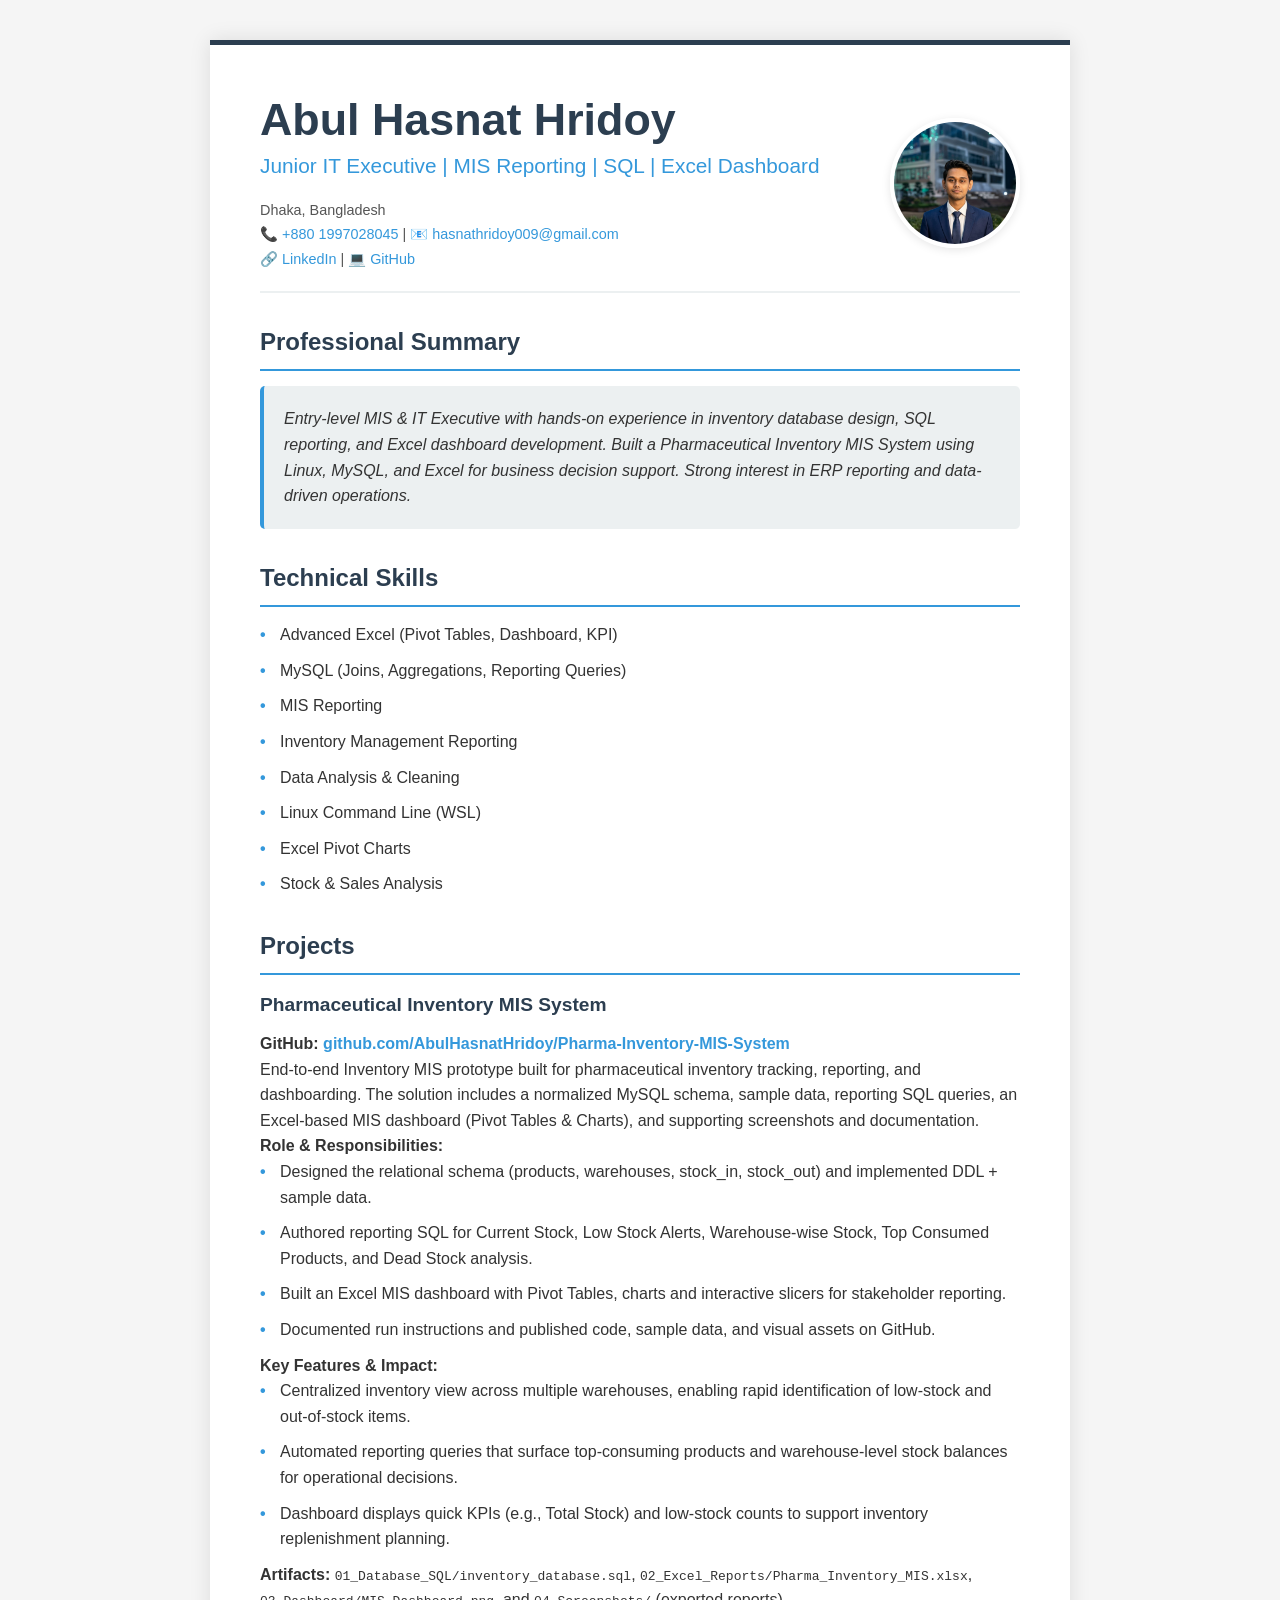
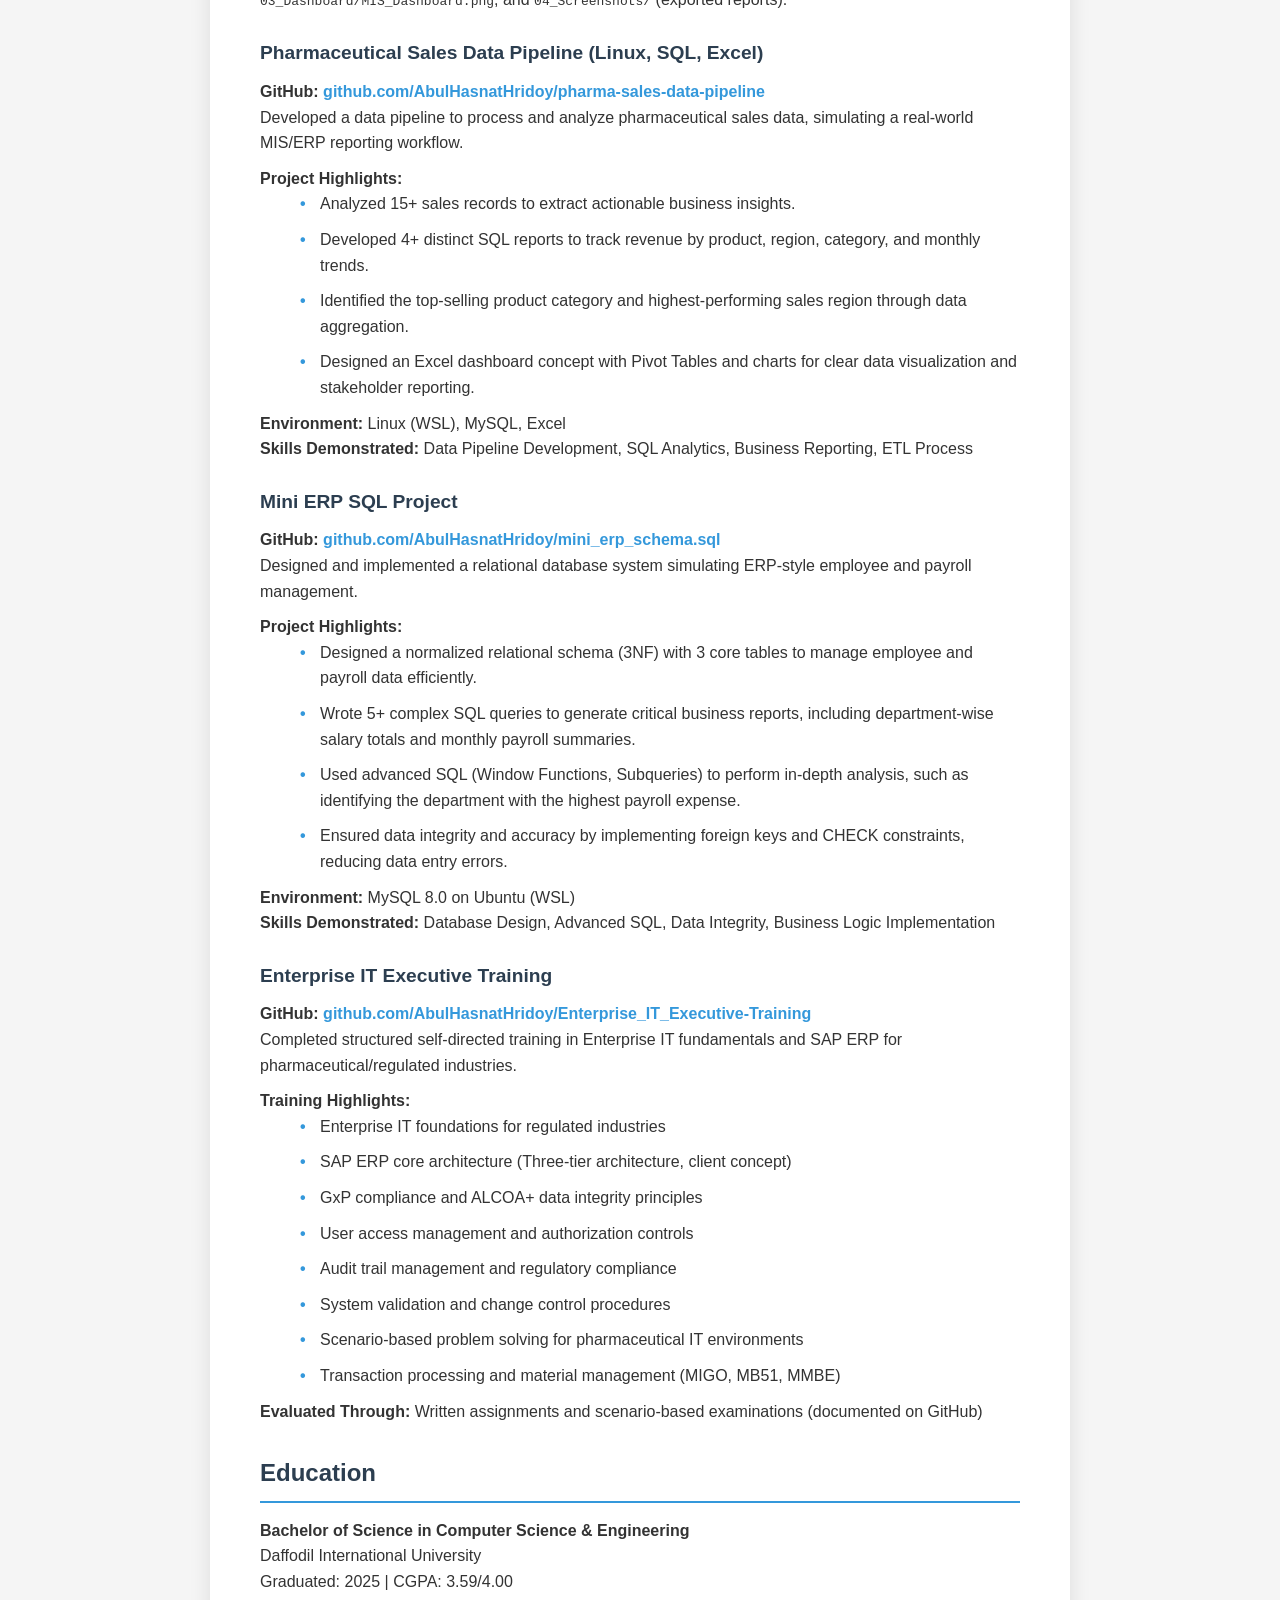
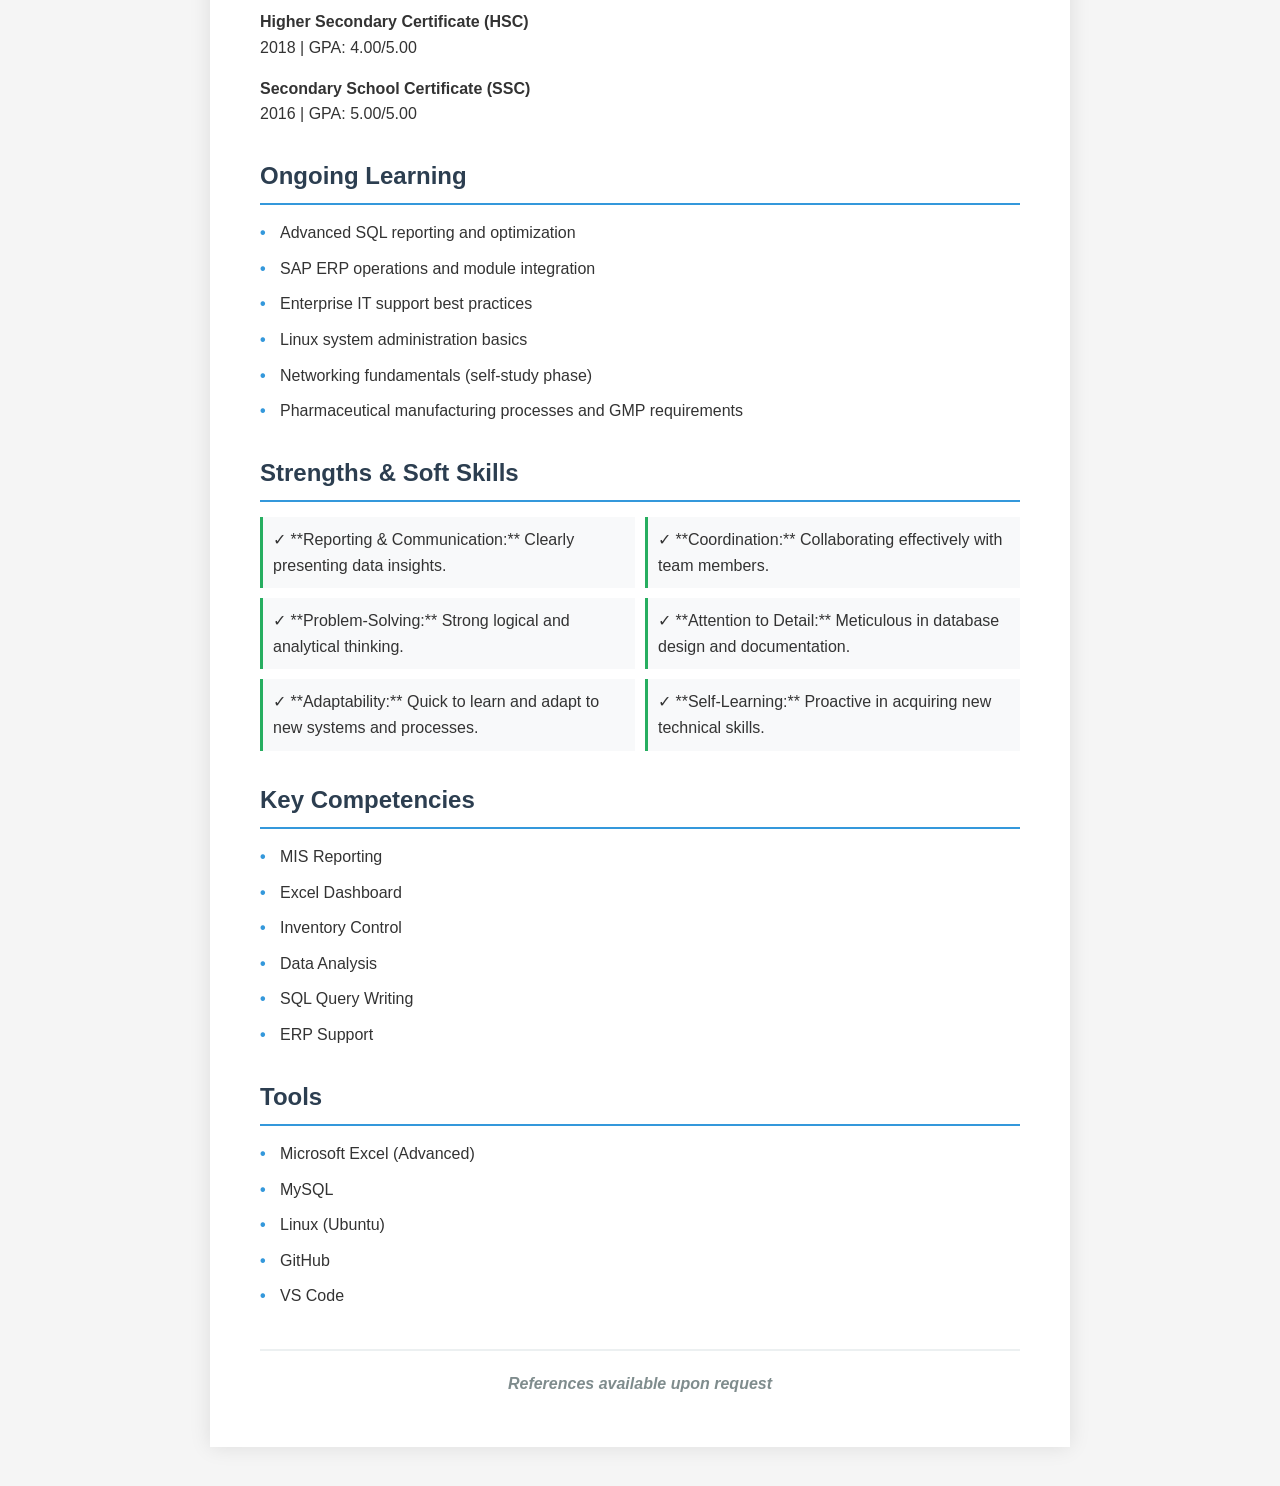
==== commit 97cb78d9: "refactor(cv): Update HTML CV layout for professional appearance" ====
--- a/CV_Abul_Hasnat_Hridoy.html
+++ b/CV_Abul_Hasnat_Hridoy.html
@@ -25,47 +25,56 @@
             background: white;
             padding: 50px;
             box-shadow: 0 0 20px rgba(0,0,0,0.1);
-        }
-        
-        header {
-            text-align: center;
-            border-bottom: 3px solid #2c3e50;
+            border-top: 5px solid #2c3e50;
+        }
+        
+        .cv-header {
+            display: flex;
+            justify-content: space-between;
+            align-items: center;
             padding-bottom: 20px;
             margin-bottom: 30px;
+            border-bottom: 2px solid #ecf0f1;
+        }
+
+        .header-main {
+            flex-grow: 1;
         }
 
         .profile-photo {
-            width: 150px;
-            height: 150px;
+            width: 130px;
+            height: 130px;
             border-radius: 50%;
             object-fit: cover;
-            margin-bottom: 20px;
-            border: 5px solid #fff;
-            box-shadow: 0 0 15px rgba(0,0,0,0.15);
+            border: 4px solid #fff;
+            box-shadow: 0 2px 10px rgba(0,0,0,0.1);
+            margin-left: 30px;
         }
         
         h1 {
             color: #2c3e50;
-            font-size: 2.5em;
-            margin-bottom: 10px;
+            font-size: 2.8em;
+            margin-bottom: 5px;
+            line-height: 1.1;
         }
         
         .job-title {
-            font-size: 1.2em;
-            color: #555;
-            margin-bottom: 20px;
+            font-size: 1.3em;
+            color: #3498db;
+            margin-bottom: 15px;
             font-weight: 500;
         }
         
         .contact-info {
             color: #555;
-            font-size: 0.95em;
-            line-height: 1.8;
+            font-size: 0.9em;
+            line-height: 1.7;
         }
         
         .contact-info a {
             color: #3498db;
             text-decoration: none;
+            font-weight: 500;
         }
         
         .contact-info a:hover {
@@ -144,6 +153,7 @@
             border-radius: 5px;
             font-style: italic;
             margin-bottom: 20px;
+            border-left: 4px solid #3498db;
         }
         
         .strengths-grid {
@@ -197,6 +207,15 @@
         }
         
         @media screen and (max-width: 768px) {
+            .cv-header {
+                flex-direction: column-reverse;
+                align-items: center;
+                text-align: center;
+            }
+            .profile-photo {
+                margin-left: 0;
+                margin-bottom: 20px;
+            }
             .container {
                 padding: 30px 20px;
             }
@@ -213,15 +232,17 @@
 </head>
 <body>
     <div class="container">
-        <header>
+        <header class="cv-header">
+            <div class="header-main">
+                <h1>Abul Hasnat Hridoy</h1>
+                <p class="job-title">Junior IT Executive | MIS Reporting | SQL | Excel Dashboard</p>
+                <div class="contact-info">
+                    Dhaka, Bangladesh<br>
+                    📞 <a href="tel:+8801997028045">+880 1997028045</a> | 📧 <a href="mailto:hasnathridoy009@gmail.com">hasnathridoy009@gmail.com</a><br>
+                    🔗 <a href="https://www.linkedin.com/in/hasnat-hridoy-80918334a" target="_blank">LinkedIn</a> | 💻 <a href="https://github.com/AbulHasnatHridoy" target="_blank">GitHub</a>
+                </div>
+            </div>
             <img src="docs/assets/profile_photo.png" alt="Abul Hasnat Hridoy" class="profile-photo">
-            <h1>Abul Hasnat Hridoy</h1>
-            <p class="job-title">Junior IT Executive | MIS Reporting | SQL | Excel Dashboard</p>
-            <div class="contact-info">
-                Dhaka, Bangladesh<br>
-                📞 Phone: +880 1997028045 | 📧 Email: <a href="mailto:hasnathridoy009@gmail.com">hasnathridoy009@gmail.com</a><br>
-                🔗 LinkedIn: <a href="https://www.linkedin.com/in/hasnat-hridoy-80918334a" target="_blank">linkedin.com/in/hasnat-hridoy-80918334a</a> | 💻 GitHub: <a href="https://github.com/AbulHasnatHridoy" target="_blank">github.com/AbulHasnatHridoy</a>
-            </div>
         </header>
 
         <section class="section summary">
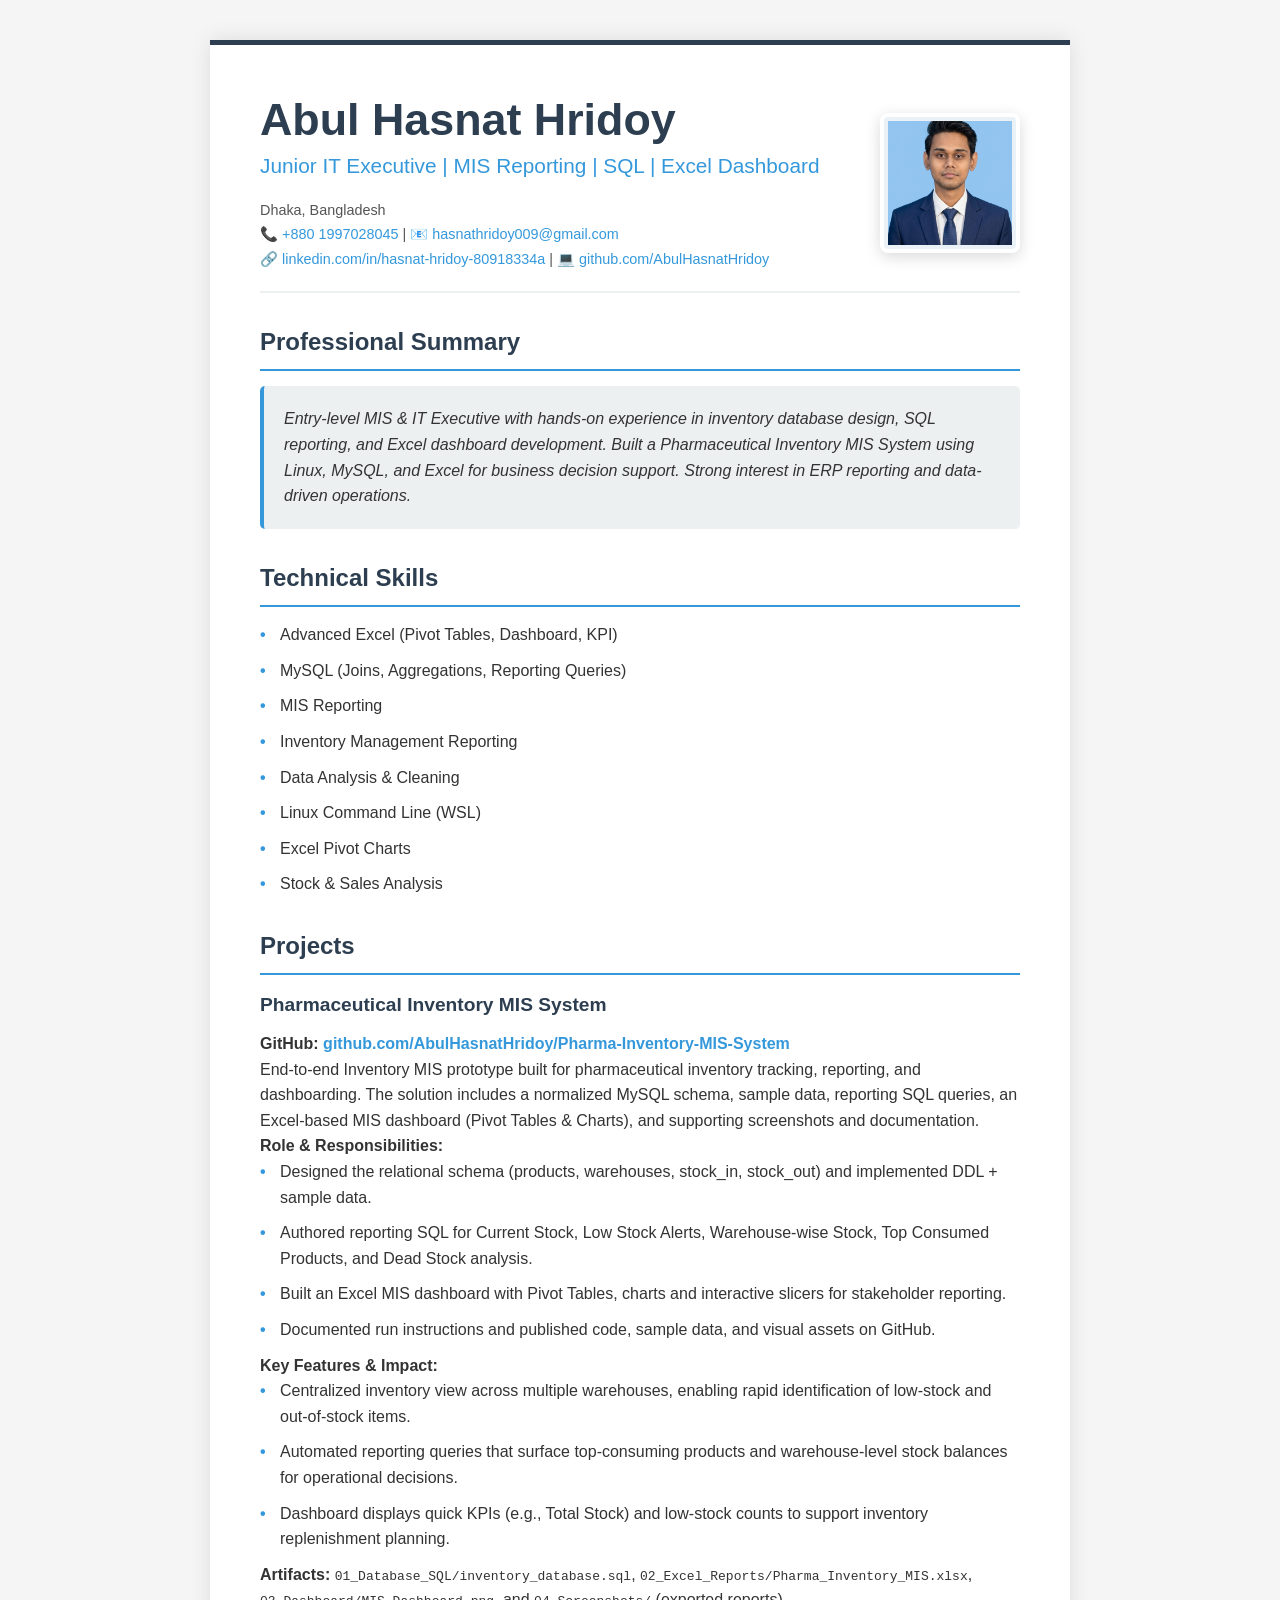
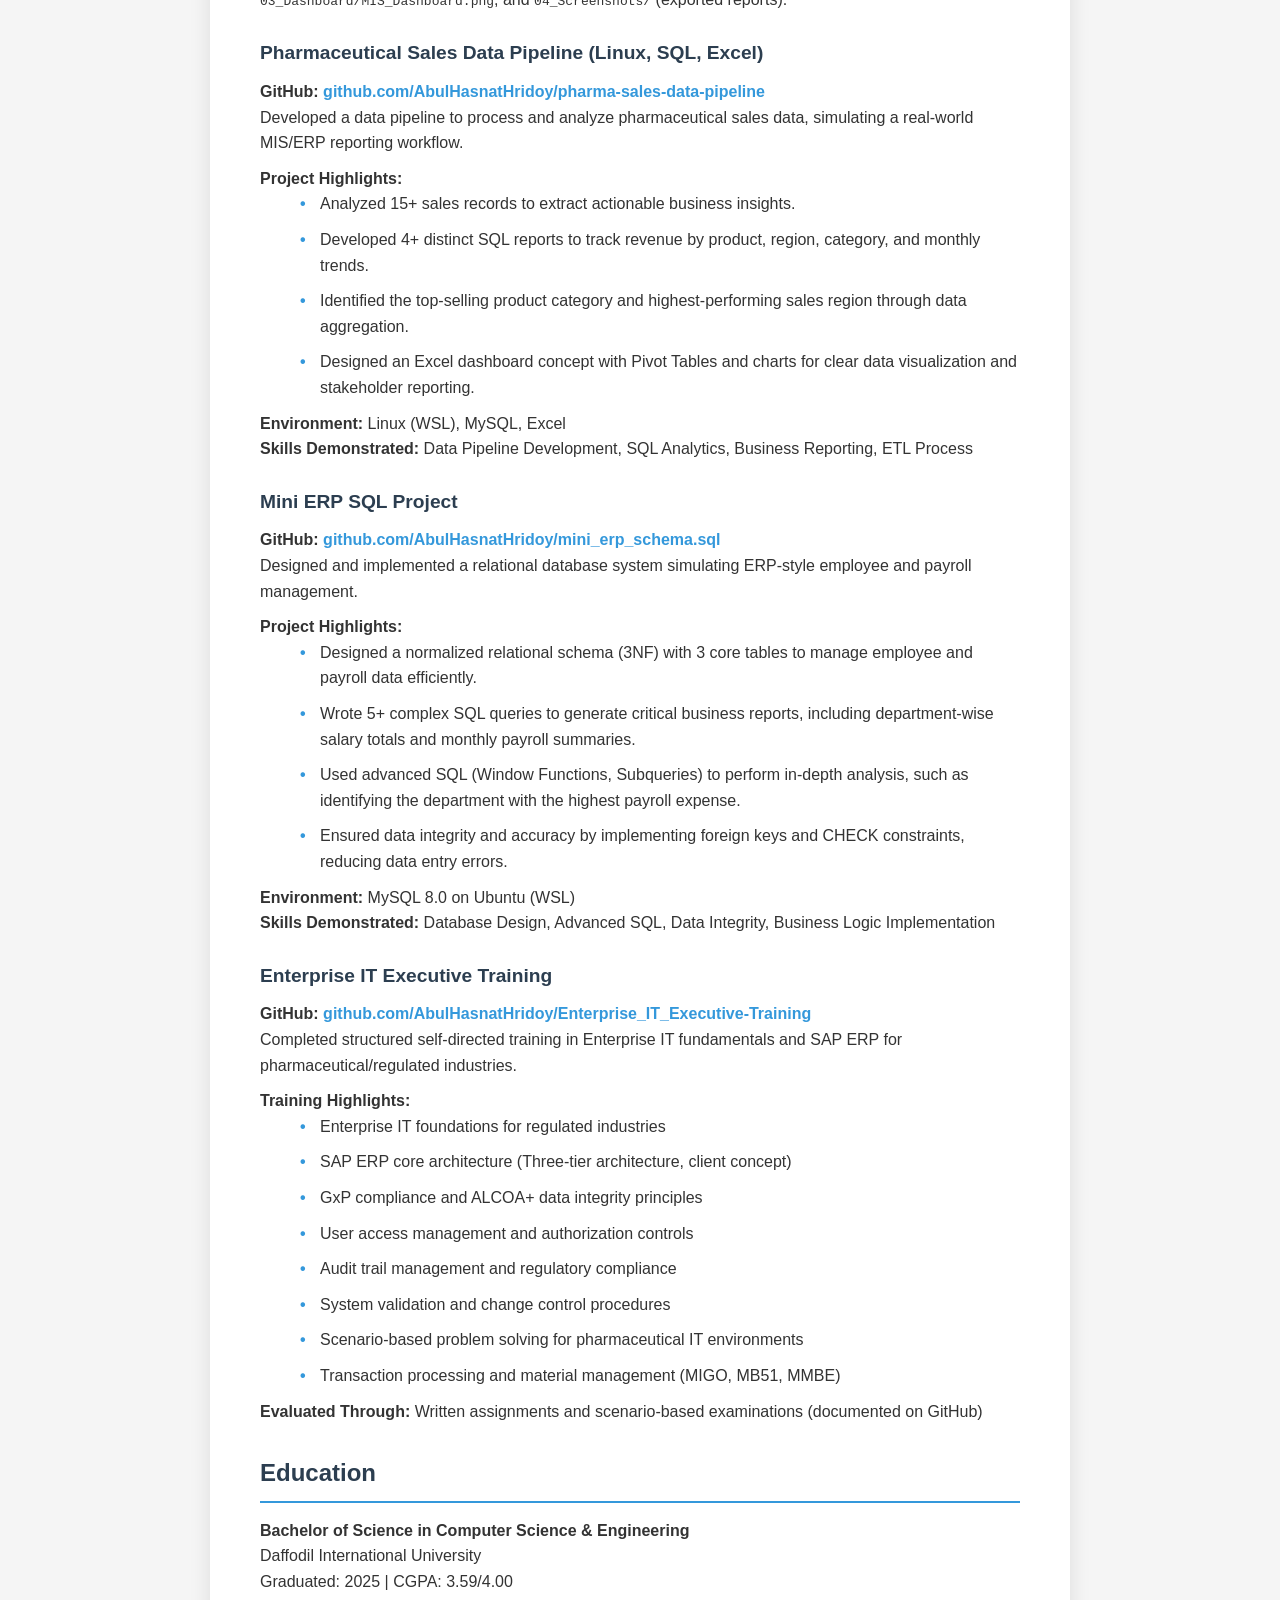
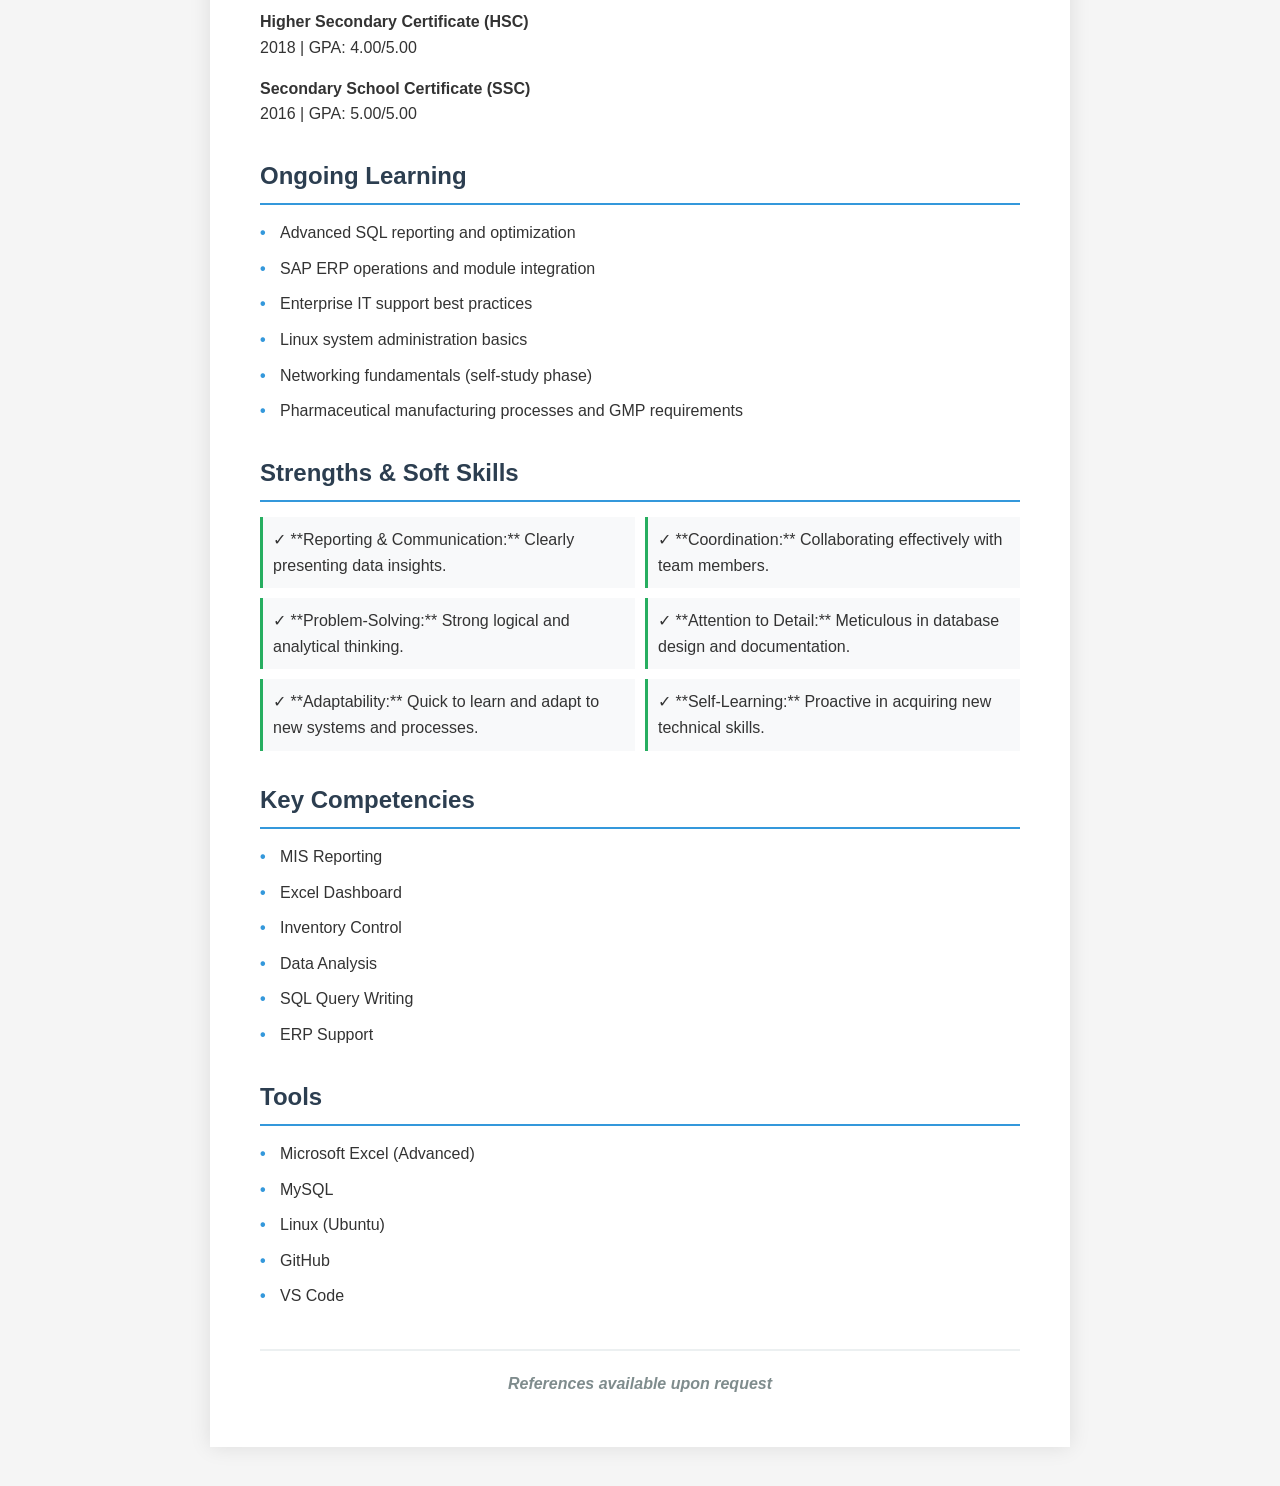
==== commit b139a9d6: "fix(cv): Display full URLs for LinkedIn and GitHub" ====
--- a/CV_Abul_Hasnat_Hridoy.html
+++ b/CV_Abul_Hasnat_Hridoy.html
@@ -42,13 +42,15 @@
         }
 
         .profile-photo {
-            width: 130px;
-            height: 130px;
-            border-radius: 50%;
+            width: 140px;
+            height: 140px;
+            border-radius: 8px; /* Rounded square */
             object-fit: cover;
             border: 4px solid #fff;
-            box-shadow: 0 2px 10px rgba(0,0,0,0.1);
+            box-shadow: 0 4px 15px rgba(0,0,0,0.15);
             margin-left: 30px;
+            background-color: #eaf2f8; /* Light blue background behind the photo */
+            padding: 4px; /* Optional padding around the photo */
         }
         
         h1 {
@@ -239,7 +241,7 @@
                 <div class="contact-info">
                     Dhaka, Bangladesh<br>
                     📞 <a href="tel:+8801997028045">+880 1997028045</a> | 📧 <a href="mailto:hasnathridoy009@gmail.com">hasnathridoy009@gmail.com</a><br>
-                    🔗 <a href="https://www.linkedin.com/in/hasnat-hridoy-80918334a" target="_blank">LinkedIn</a> | 💻 <a href="https://github.com/AbulHasnatHridoy" target="_blank">GitHub</a>
+                    🔗 <a href="https://www.linkedin.com/in/hasnat-hridoy-80918334a" target="_blank">linkedin.com/in/hasnat-hridoy-80918334a</a> | 💻 <a href="https://github.com/AbulHasnatHridoy" target="_blank">github.com/AbulHasnatHridoy</a>
                 </div>
             </div>
             <img src="docs/assets/profile_photo.png" alt="Abul Hasnat Hridoy" class="profile-photo">
